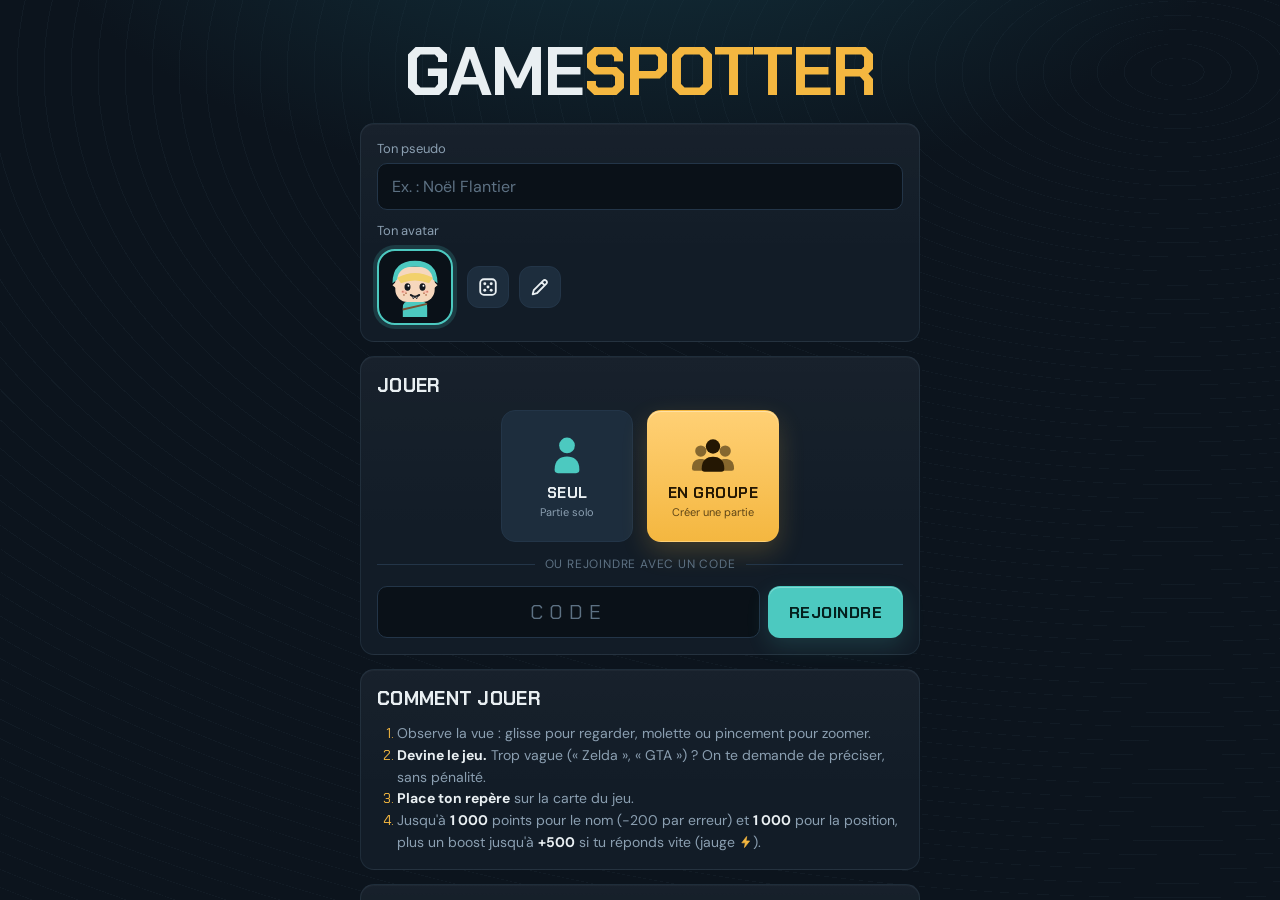
==== index.html @ 8b182357 "v1.6.1 : éclair du boost en SVG au lieu de l'emoji Co-Authored-By: Claude Opus 5.5 <noreply@anthropi" ====
<!DOCTYPE html>
<html lang="fr">
<head>
<meta charset="utf-8">
<meta name="viewport" content="width=device-width, initial-scale=1, viewport-fit=cover">
<title>GameSpotter</title>
<link rel="icon" href="favicon.ico" sizes="32x32">
<link rel="icon" href="favicon.svg" type="image/svg+xml">
<link rel="apple-touch-icon" href="apple-touch-icon.png">
<meta name="theme-color" content="#0c141d">
<link rel="preconnect" href="https://fonts.googleapis.com">
<link rel="stylesheet" href="https://fonts.googleapis.com/css2?family=Chakra+Petch:wght@500;600;700&family=DM+Sans:wght@400;500;700&display=swap">
<link rel="stylesheet" href="style.css">
</head>
<body>

<!-- ====================== ACCUEIL ====================== -->
<section id="home" class="screen">
  <div class="wrap">
    <div class="brand">
      <h1>Game<span>Spotter</span></h1>
    </div>

    <div class="card col">
      <label class="f">Ton pseudo
        <input type="text" id="pseudo" maxlength="16" placeholder="Ex. : Noël Flantier" autocomplete="off">
      </label>
      <div class="lab-ava">Ton avatar</div>
      <div class="ava-me">
        <div class="ava-prev" id="avaPrev"></div>
        <div class="grow">
          <div class="row">
            <button class="btn icon" id="bAvaRnd" type="button" title="Avatar au hasard" aria-label="Avatar au hasard"><svg viewBox="0 0 24 24" aria-hidden="true"><rect x="3.5" y="3.5" width="17" height="17" rx="4" fill="none" stroke="currentColor" stroke-width="2"/><circle cx="8.5" cy="8.5" r="1.6" fill="currentColor"/><circle cx="15.5" cy="8.5" r="1.6" fill="currentColor"/><circle cx="12" cy="12" r="1.6" fill="currentColor"/><circle cx="8.5" cy="15.5" r="1.6" fill="currentColor"/><circle cx="15.5" cy="15.5" r="1.6" fill="currentColor"/></svg></button>
            <button class="btn icon" id="bAvaEdit" type="button" title="Personnaliser l'avatar" aria-label="Personnaliser l'avatar" aria-expanded="false" aria-controls="avaOpts"><svg viewBox="0 0 24 24" aria-hidden="true"><path d="M4 20 l1.2-4.6 L15.6 5 a2.1 2.1 0 0 1 3 0 l.4.4 a2.1 2.1 0 0 1 0 3 L8.6 18.8 Z M13.8 6.8 l3.4 3.4" fill="none" stroke="currentColor" stroke-width="2" stroke-linejoin="round" stroke-linecap="round"/></svg></button>
          </div>
        </div>
      </div>
      <!-- éditeur d'avatar : rangées à flèches (formes) et pastilles (couleurs), construites par renderAvatar -->
      <div class="ava-opts hidden" id="avaOpts">
        <div class="ava-rows" id="avaRows"></div>
        <div class="row ava-foot"><button class="btn sm" id="bAvaUndo" type="button">Annuler</button><div class="grow"></div><button class="btn sm sea fill" id="bAvaDone" type="button">Terminé</button></div>
      </div>
    </div>

    <!-- jouer : deux tuiles carrées (seul / en groupe), puis rejoindre une partie avec un code -->
    <div class="card col play">
      <h2>Jouer</h2>
      <div class="tiles">
        <button class="tile solo" id="bSolo" type="button"><svg class="tile-fig" viewBox="0 0 64 64" aria-hidden="true"><g class="f1" transform="translate(32 34) scale(1.15)"><circle cx="0" cy="-14.5" r="9.5"/><path d="M-15 15 C-15 3 -8 -1 0 -1 C8 -1 15 3 15 15 Q15 19 11 19 L-11 19 Q-15 19 -15 15 Z"/></g></svg><b>Seul</b><small>Partie solo</small></button>
        <button class="tile group" id="bHost" type="button"><svg class="tile-fig" viewBox="0 0 64 64" aria-hidden="true"><g class="f2" transform="translate(15 37) scale(0.82)"><circle cx="0" cy="-14.5" r="9.5"/><path d="M-15 15 C-15 3 -8 -1 0 -1 C8 -1 15 3 15 15 Q15 19 11 19 L-11 19 Q-15 19 -15 15 Z"/></g><g class="f2" transform="translate(49 37) scale(0.82)"><circle cx="0" cy="-14.5" r="9.5"/><path d="M-15 15 C-15 3 -8 -1 0 -1 C8 -1 15 3 15 15 Q15 19 11 19 L-11 19 Q-15 19 -15 15 Z"/></g><g class="f1" transform="translate(32 34) scale(1.05)"><circle cx="0" cy="-14.5" r="9.5"/><path d="M-15 15 C-15 3 -8 -1 0 -1 C8 -1 15 3 15 15 Q15 19 11 19 L-11 19 Q-15 19 -15 15 Z"/></g></svg><b>En groupe</b><small>Créer une partie</small></button>
      </div>
      <div class="notice small bad hidden" id="hostErr" role="alert"></div>
      <div class="sep"><span>ou rejoindre avec un code</span></div>
      <div class="join">
        <input type="text" class="code" id="joinCode" maxlength="5" placeholder="CODE" autocomplete="off" aria-label="Code de la partie">
        <button class="btn sea fill" id="bJoin">Rejoindre</button>
      </div>
      <div class="notice small bad hidden" id="joinErr" role="alert"></div>
      <div class="notice small hidden" id="noRoom">Le multijoueur n'est pas disponible ici : il faut ouvrir l'artefact sur claude.ai (connecté) ou le site déployé avec Docker.</div>
    </div>

    <div class="card howto">
      <h2>Comment jouer</h2>
      <ol>
        <li>Observe la vue : glisse pour regarder, molette ou pincement pour zoomer.</li>
        <li><b>Devine le jeu.</b> Trop vague (« Zelda », « GTA ») ? On te demande de préciser, sans pénalité.</li>
        <li><b>Place ton repère</b> sur la carte du jeu.</li>
        <li>Jusqu'à <b>1 000</b> points pour le nom (−200 par erreur) et <b>1 000</b> pour la position, plus un boost jusqu'à <b>+500</b> si tu réponds vite (jauge <svg class="bolt inl" viewBox="0 0 24 24" aria-hidden="true"><path d="M13.2 2.5 4.8 13.4h6l-1.4 8.1 8.8-11.3h-6.1z"/></svg>).</li>
      </ol>
    </div>

    <div class="card row" id="libCard">
      <div class="grow">
        <b>Bibliothèque</b>
        <div class="mut small" id="libInfo">Pack démo : 6 jeux fictifs, 48 vues.</div>
      </div>
      <button class="btn sm" id="bLib">Gérer</button>
    </div>
  </div>
</section>

<!-- ====================== SALON / RÉGLAGES ====================== -->
<section id="lobby" class="screen hidden">
  <div class="wrap">
    <div class="row"><button class="btn ghost sm" id="bLobbyBack">← Retour</button><div class="grow"></div></div>

    <div class="card hidden" id="codeCard">
      <h3>Code de la partie</h3>
      <div class="codebox" id="codeBox">-----</div>
      <div class="row copyrow"><button class="btn sm" id="bCopy">Copier le code</button><button class="btn sm" id="bCopyLink">Copier le lien</button></div>
    </div>

    <div class="card hidden" id="playersCard">
      <h2>Joueurs <span class="mut" id="nPlayers"></span></h2>
      <div class="players" id="playersList"></div>
    </div>

    <div class="card">
      <h2>Réglages de la partie</h2>
      <div class="settings" id="settings">
        <div>
          <div class="lab"><span>Nombre de manches</span></div>
          <div class="stepper"><button class="btn sm" data-step="-1">−</button><b id="sRounds">5</b><button class="btn sm" data-step="1">+</button><span class="mut small" id="poolInfo"></span></div>
        </div>
        <div>
          <div class="lab"><span>Temps par manche</span></div>
          <div class="seg" data-k="time"><button data-v="60">1 min</button><button data-v="120">2 min</button><button data-v="180">3 min</button><button data-v="300">5 min</button><button data-v="0">∞</button></div>
        </div>
        <div>
          <div class="lab"><span>Essais pour trouver le nom</span></div>
          <div class="seg" data-k="tries"><button data-v="1">1</button><button data-v="3">3</button><button data-v="5">5</button><button data-v="0">∞</button></div>
        </div>
        <div>
          <div class="lab"><span>Suggestions pendant la saisie</span></div>
          <div class="seg" data-k="hints"><button data-v="1">Oui</button><button data-v="0">Non (difficile)</button></div>
        </div>
        <div>
          <div class="lab"><span>Boost de rapidité</span></div>
          <div class="seg" data-k="speed"><button data-v="1">Oui (jusqu'à +500)</button><button data-v="0">Non</button></div>
        </div>
        <div id="packSetting">
          <div class="lab"><span>Images</span></div>
          <div class="seg" data-k="pack"><button data-v="demo">Pack démo</button><button data-v="real">Vrais jeux</button><button data-v="lib">Ma bibliothèque</button><button data-v="mix">Mélange</button></div>
        </div>
      </div>
    </div>

    <p class="ready-info hidden" id="readyInfo" aria-live="polite"></p>
    <button class="btn pri block hidden" id="bReady" aria-pressed="false">Je suis prêt</button>
    <button class="btn pri block" id="bStart">Lancer la partie</button>
    <p class="mut small hidden" id="waitHost" style="text-align:center"><span class="spin" style="vertical-align:middle"></span>&nbsp; <span id="waitHostTxt">En attente du lancement par l'hôte…</span></p>
  </div>
</section>

<!-- ====================== JEU ====================== -->
<section id="game" class="screen hidden">
  <canvas id="pano"></canvas>
  <div class="vignette" id="hVig" aria-hidden="true"></div>
  <div class="tbar hidden" id="hBar" aria-hidden="true"><i></i></div>
  <div class="loader hidden" id="panoLoad"><span class="spin"></span> Chargement de la vue…</div>
  <div class="hud">
    <button class="quit" id="bQuit" title="Quitter">✕</button>
    <div class="pill"><small>Manche</small><span id="hRound">1/5</span></div>
    <div class="pill timer" id="hTimer"><small>Temps</small><span id="hTime">2:00</span></div>
    <div class="pill"><small>Score</small><span id="hScore">0</span></div>
  </div>
  <div class="v360 hidden" id="h360" title="Vue à 360° : fais glisser pour regarder tout autour" role="img" aria-label="Vue à 360°"><svg viewBox="0 0 24 24" aria-hidden="true"><ellipse cx="12" cy="12" rx="9" ry="4"/><path d="M15.5 6.2 18 8.2l-2.9.9"/></svg>360°</div>
  <div class="board hidden" id="hChips"></div>
  <div class="dock">
    <!-- étape 1 : le nom -->
    <div class="panel" id="pName">
      <div class="boost live hidden" title="Boost de rapidité : réponds vite pour le garder (jusqu'à +500, selon la justesse du repère)"><span class="blab" aria-hidden="true"><svg class="bolt" viewBox="0 0 24 24" aria-hidden="true"><path d="M13.2 2.5 4.8 13.4h6l-1.4 8.1 8.8-11.3h-6.1z"/></svg>Boost</span><div class="btrack"><i class="bfill"></i></div></div>
      <div class="qtitle"><span>Quel est ce jeu ?</span><span class="tries" id="tries"></span></div>
      <form class="guess" id="fGuess" autocomplete="off">
        <div class="sugg hidden" id="sugg"></div>
        <input type="text" id="gInput" class="grow" placeholder="Titre du jeu…" autocomplete="off" autocapitalize="off" autocorrect="off" spellcheck="false" enterkeyhint="send">
        <button class="btn pri" type="submit">OK</button>
      </form>
      <div class="fb" id="fb" role="status" aria-live="polite"></div>
      <div class="cands" id="cands"></div>
      <div class="row" style="margin-top:8px;justify-content:flex-end"><button class="btn ghost sm" id="bSkip">Passer cette manche</button></div>
    </div>
    <!-- étape 2 : la carte -->
    <div class="panel hidden" id="pMap">
      <div class="boost live hidden" title="Boost de rapidité : réponds vite pour le garder (jusqu'à +500, selon la justesse du repère)"><span class="blab" aria-hidden="true"><svg class="bolt" viewBox="0 0 24 24" aria-hidden="true"><path d="M13.2 2.5 4.8 13.4h6l-1.4 8.1 8.8-11.3h-6.1z"/></svg>Boost</span><div class="btrack"><i class="bfill"></i></div></div>
      <div class="found" id="foundTxt"></div>
      <div class="mapwrap"><div id="mapPick" class="mapview"></div></div>
      <div class="mapbar">
        <button class="btn icon" id="bMini" type="button" title="Réduire la carte pour voir l'image" aria-label="Réduire la carte pour voir l'image" aria-expanded="true"><svg viewBox="0 0 24 24" aria-hidden="true"><path d="M6 9 l6 6 l6 -6" fill="none" stroke="currentColor" stroke-width="2.4" stroke-linecap="round" stroke-linejoin="round"/></svg></button>
        <button class="btn sm caps" id="bBig">Agrandir</button>
        <div class="grow"></div>
        <button class="btn pri" id="bPin" disabled>Valider la position</button>
      </div>
    </div>
    <!-- étape 3 : attente -->
    <div class="panel hidden" id="pWait">
      <div class="qtitle"><span id="waitTitle">Manche terminée</span><span id="waitPts" style="color:var(--acc)"></span></div>
      <div class="boost hidden" id="waitBoost"><span class="blab"><svg class="bolt" viewBox="0 0 24 24" aria-hidden="true"><path d="M13.2 2.5 4.8 13.4h6l-1.4 8.1 8.8-11.3h-6.1z"/></svg>Boost <b id="waitBoostV">+0</b></span><div class="btrack"><i class="bfill"></i></div></div>
      <div class="mut small" id="waitTxt"></div>
      <div class="row" style="margin-top:10px;justify-content:flex-end"><button class="btn sm hidden" id="bForce">Terminer la manche maintenant</button></div>
    </div>
  </div>
</section>

<!-- ====================== RÉSULTATS DE MANCHE ====================== -->
<section id="reveal" class="screen hidden">
  <div class="wrap wide">
    <div class="row"><div class="answer grow" id="rvAnswer"></div><div class="pill" id="rvRound"></div></div>
    <div class="row rv-meta"><p class="mut small credit grow" id="rvCredit"></p><button class="btn sm ghost hidden" id="bReport" type="button">Signaler une erreur</button></div>
    <div class="reveal-map"><div id="rvMap" class="mapview"></div></div>
    <div class="card"><table class="sc" id="rvTable"></table></div>
    <button class="btn pri block" id="bNext">Manche suivante</button>
    <p class="mut small hidden" id="rvWait" style="text-align:center"><span class="spin" style="vertical-align:middle"></span>&nbsp; L'hôte va lancer la suite…</p>
    <p class="mut small hidden" id="rvAway" style="text-align:center">L'hôte n'est plus sur la page : tout le monde peut lancer la suite.</p>
  </div>
</section>

<!-- ====================== FIN ====================== -->
<section id="final" class="screen hidden">
  <div class="wrap">
    <div class="brand" style="padding-top:10px"><h1 style="font-size:44px">Fin de <span>partie</span></h1></div>
    <div class="card" id="finSolo"></div>
    <div class="podium" id="podium"></div>
    <div class="card"><table class="sc" id="finTable"></table></div>
    <button class="btn pri block" id="bAgain">Rejouer</button>
    <button class="btn block caps" id="bHome">Accueil</button>
  </div>
</section>

<!-- ====================== BIBLIOTHÈQUE ====================== -->
<section id="library" class="screen hidden">
  <div class="wrap wide">
    <div class="row"><button class="btn ghost sm" id="bLibBack">← Retour</button><div class="grow"></div></div>
    <div class="card">
      <h2>Ma bibliothèque</h2>
      <p class="mut small" style="margin:0" id="libIntro">Ajoute tes propres vues 360° de jeux : une capture équirectangulaire (format 2:1, comme un photosphère), la carte du jeu, et l'endroit exact. Tous les joueurs de l'artefact les verront.</p>
      <div class="notice small hidden" id="libNoEdit" style="margin-top:10px"></div>
    </div>

    <div class="card col" id="libForm">
      <h2>Ajouter une vue</h2>
      <div class="step"><i>1</i> Le jeu</div>
      <div class="acwrap">
        <input type="text" id="eGame" placeholder="Titre exact du jeu (ex. : The Witcher 3: Wild Hunt)" autocomplete="off" autocapitalize="off" autocorrect="off" spellcheck="false">
        <div class="sugg hidden" id="eSugg"></div>
      </div>
      <div class="mut small" id="eGameInfo"></div>
      <div class="col hidden" id="eNew">
        <label class="f">Autres noms acceptés (séparés par des virgules)
          <input type="text" id="eAlias" placeholder="Ex. : witcher 3, tw3">
        </label>
        <label class="f">Série (facultatif — sert à demander une précision)
          <input type="text" id="eSeries" placeholder="Ex. : The Witcher">
        </label>
      </div>

      <div class="step"><i>2</i> La vue à 360°</div>
      <div class="row wrap-ok">
        <div class="btn file sm">Choisir une image<input type="file" id="ePano" accept="image/*"></div>
        <span class="mut small" id="ePanoInfo">JPG/PNG/WebP, idéalement 2:1 (ex. 4096×2048).</span>
      </div>
      <div class="edit-pano hidden" id="ePanoBox"><canvas id="ePanoCv"></canvas></div>

      <div class="step"><i>3</i> La carte du jeu</div>
      <div class="row wrap-ok">
        <div class="btn file sm"><span id="eMapLbl">Choisir la carte</span><input type="file" id="eMap" accept="image/*"></div>
        <span class="mut small" id="eMapInfo">Une seule carte par jeu, réutilisée pour toutes ses vues.</span>
      </div>

      <div class="step"><i>4</i> Touche la carte à l'endroit de la vue</div>
      <div class="edit-map hidden" id="eMapBox"><div id="eMapView" class="mapview"></div></div>

      <button class="btn pri block" id="eSave" disabled>Enregistrer la vue</button>
      <div class="mut small" id="eStatus"></div>
    </div>

    <div class="card">
      <h2>Vues enregistrées <span class="mut" id="libCount"></span></h2>
      <div class="scenes" id="libScenes"></div>
    </div>
  </div>
</section>

<div class="cd hidden" id="cd" role="status" aria-live="assertive"><p>La partie commence</p><b id="cdNum">3</b></div>
<div class="linkwait hidden" id="linkWait" role="status" aria-live="polite"><span class="spin"></span><p>Connexion à la partie <b id="linkCode"></b>…</p></div>
<div class="toast hidden" id="toast"></div>
<div class="overlay hidden" id="report"><div class="card col report-card">
  <h3>Signaler une erreur</h3>
  <div class="mut small" id="rpWhat"></div>
  <div class="seg" id="rpKind"><button type="button" data-v="position">Position fausse</button><button type="button" data-v="jeu">Mauvais jeu</button><button type="button" data-v="image">Image inadaptée</button><button type="button" data-v="autre">Autre</button></div>
  <div class="col hidden" id="rpMapBox"><div class="mut small">Touche la carte au bon endroit (facultatif).</div><div class="rp-map"><div id="rpMap" class="mapview"></div></div></div>
  <textarea id="rpText" maxlength="400" rows="3" placeholder="Précise si tu veux : le bon jeu, le bon endroit, le problème de l'image…"></textarea>
  <div class="row"><button class="btn grow caps" id="rpNo" type="button">Annuler</button><button class="btn sea grow" id="rpYes" type="button" disabled>Envoyer</button></div>
</div></div>
<div class="overlay hidden" id="confirm"><div class="card col"><div id="cfTxt"></div><div class="row"><button class="btn grow caps" id="cfNo">Annuler</button><button class="btn sea grow" id="cfYes">Confirmer</button></div></div></div>

<!-- pied de page (hors jeu) : déplacé dans l'écran affiché par show() -->
<footer id="siteFoot" class="sitefoot"><span>GameSpotter</span> · <span id="footYear"></span> · <span id="footVer"></span><span id="footDate"></span></footer>

<script src="js/version.js"></script>
<script src="js/games.js"></script>
<script src="js/matcher.js"></script>
<script src="js/demo.js"></script>
<script src="packs/vrais-jeux.js"></script>
<script src="packs/img/dispo.js" onerror="void 0"></script>
<script src="js/pano.js"></script>
<script src="js/mapview.js"></script>
<script src="js/room-server.js"></script>
<script src="js/avatars.js"></script>
<script src="js/app.js"></script>
</body>
</html>
---- style.css ----
/* Mise en page : une colonne centrée posée sur une « carte marine » de nuit ; le jeu, lui, est en plein écran.
 * Palette « cartographe de nuit » : encre marine, papier clair, repère souci (actions, cibles),
 * eau turquoise (actions secondaires, informations). Un seul thème sombre, assumé pour un jeu immersif. */
:root {
  --bg: #0c141d;            /* encre marine */
  --bg-glow: #143642;       /* halo d'eau en haut de page */
  --contour: rgba(140, 190, 215, .045);  /* courbes de niveau du fond */
  --panel: #121c27; --panel2: #172533; --panel3: #1d2d3d; --well: #0a1118;
  --line: #233548; --line-soft: rgba(150, 190, 220, .1);
  --txt: #e9eff2; --mut: #8b9fb1; --dim: #5d7183;
  --acc: #f4b740; --acc-hi: #ffd075; --acc-ink: #241703; --acc-soft: rgba(244, 183, 64, .14); --acc-ring: rgba(244, 183, 64, .45);
  --sea: #4cc9c0; --sea-ink: #04201e; --sea-soft: rgba(76, 201, 192, .13); --sea-ring: rgba(76, 201, 192, .45);
  --good: #6fd69b; --good-soft: rgba(111, 214, 155, .13);
  --bad: #ff7b72; --bad-txt: #ffc2bc; --bad-soft: rgba(255, 123, 114, .13);
  --glass: rgba(10, 17, 25, .72); --glass-strong: rgba(13, 21, 31, .9); --glass-line: rgba(180, 210, 235, .12);
  --scrim: rgba(3, 8, 13, .66); --pin-ring: #ffffff; --pin-lbl: rgba(5, 11, 17, .82);
  --shadow: 0 14px 44px rgba(2, 7, 12, .55);
  --r: 14px;
  --fd: "Chakra Petch", system-ui, sans-serif; --fb: "DM Sans", system-ui, sans-serif;
  color-scheme: dark;
}
* { box-sizing: border-box; touch-action: manipulation; } /* pas de zoom au double tap sur téléphone (le pincement reste possible) ; la vue et les cartes gardent « none » */
html, body { margin: 0; height: 100%; color: var(--txt); font-family: var(--fb); -webkit-font-smoothing: antialiased; }
html { background: var(--bg); }
body {
  overflow: hidden;
  background:
    radial-gradient(900px 520px at 50% -180px, var(--bg-glow), transparent 72%),
    repeating-radial-gradient(ellipse 120% 90% at 92% 8%, transparent 0 26px, var(--contour) 26px 27px),
    var(--bg);
}
button, input, select { font: inherit; color: inherit; }
.hidden { display: none !important; }
:focus-visible { outline: 2px solid var(--acc); outline-offset: 2px; }
@media (prefers-reduced-motion: reduce) { *, *::before, *::after { animation: none !important; transition: none !important; } }

/* ---------- écrans ---------- */
.screen { position: fixed; inset: 0; overflow-y: auto; padding: max(16px, env(safe-area-inset-top)) 16px max(24px, env(safe-area-inset-bottom)); }
.wrap { max-width: 560px; margin: 0 auto; display: flex; flex-direction: column; gap: 14px; }
.wrap.wide { max-width: 900px; }

.brand { text-align: center; padding: 26px 0 6px; }
.brand h1 { font-family: var(--fd); font-size: clamp(42px, 12vw, 68px); line-height: .9; margin: 0; letter-spacing: -1px; text-transform: uppercase; }
.brand h1 span { color: var(--acc); }
.brand h1 em { font-style: normal; display: inline-block; color: var(--sea-ink); background: var(--sea); padding: 0 .18em; border-radius: 6px; transform: rotate(-4deg); margin-left: .1em; box-shadow: 0 6px 18px rgba(76, 201, 192, .22); }
.brand p { color: var(--mut); margin: 12px 0 0; }

.card { background: linear-gradient(180deg, rgba(255, 255, 255, .025), transparent 60%), var(--panel); border: 1px solid var(--line-soft); border-radius: var(--r); padding: 16px; box-shadow: 0 1px 0 rgba(255, 255, 255, .03) inset; }
.card h2, .card h3 { font-family: var(--fd); margin: 0 0 12px; font-size: 19px; letter-spacing: .3px; text-transform: uppercase; }
.card h3 { font-size: 15px; color: var(--mut); }
.row { display: flex; gap: 10px; align-items: center; }
.row.wrap-ok { flex-wrap: wrap; }
.grow { flex: 1; min-width: 0; }
.col { display: flex; flex-direction: column; gap: 10px; }
.mut { color: var(--mut); font-size: 14px; }
.small { font-size: 13px; }
label.f { display: flex; flex-direction: column; gap: 6px; font-size: 13px; color: var(--mut); }

input[type=text], select { background: var(--well); border: 1px solid var(--line); border-radius: 10px; padding: 12px 14px; width: 100%; outline: none; font-size: 16px; transition: border-color .15s, box-shadow .15s; }
input[type=text]::placeholder { color: var(--dim); }
input[type=text]:focus, select:focus { border-color: var(--acc); box-shadow: 0 0 0 3px var(--acc-soft); }
input.code { font-family: var(--fd); text-transform: uppercase; letter-spacing: 6px; text-align: center; font-size: 22px; }

.btn { border-radius: 12px; padding: 13px 18px; font-weight: 700; cursor: pointer; background: var(--panel3); border: 1px solid var(--line); display: inline-flex; align-items: center; justify-content: center; gap: 8px; transition: transform .08s, filter .15s, background-color .15s, border-color .15s; white-space: nowrap; }
.btn:hover:not(:disabled) { border-color: var(--dim); }
.btn:active { transform: translateY(1px) scale(.99); }
.btn:disabled { opacity: .45; cursor: not-allowed; }
.btn.pri { background: linear-gradient(180deg, var(--acc-hi), var(--acc)); color: var(--acc-ink); border-color: transparent; font-family: var(--fd); text-transform: uppercase; letter-spacing: .5px; font-size: 16px; box-shadow: 0 1px 0 rgba(255, 255, 255, .35) inset, 0 8px 22px rgba(244, 183, 64, .18); }
.btn.pri:hover:not(:disabled) { filter: brightness(1.06); }
.btn.sea { background: var(--sea-soft); color: var(--sea); border-color: var(--sea-ring); font-family: var(--fd); text-transform: uppercase; letter-spacing: .5px; }
.btn.sea:hover:not(:disabled) { background: rgba(76, 201, 192, .2); border-color: var(--sea); }
.btn.ghost { background: transparent; }
.btn.danger { color: var(--bad); }
.btn.sm { padding: 8px 12px; font-size: 14px; border-radius: 10px; }
.btn.caps { font-family: var(--fd); text-transform: uppercase; letter-spacing: .5px; }
.btn.icon { width: 42px; height: 42px; padding: 0; border-radius: 12px; color: var(--txt); }
.btn.icon svg { width: 22px; height: 22px; display: block; }
.btn.icon.on { border-color: var(--acc); color: var(--acc); background: var(--acc-soft); }
.btn.block { width: 100%; }
.btn.sea.fill { background: var(--sea); color: var(--sea-ink); border-color: transparent; box-shadow: 0 1px 0 rgba(255, 255, 255, .3) inset, 0 8px 22px rgba(76, 201, 192, .16); }
.btn.sea.fill:hover:not(:disabled) { background: var(--sea); filter: brightness(1.07); }
.btn.out { background: transparent; color: var(--txt); border-color: var(--line); font-family: var(--fd); text-transform: uppercase; letter-spacing: .5px; font-size: 16px; }
.btn.out:hover:not(:disabled) { background: var(--panel2); border-color: var(--mut); }
/* accueil : mêmes hauteur, police et coins pour tous les boutons de jeu ; le code et « Rejoindre » alignés */
.play h2 { margin-bottom: 2px; }
/* deux tuiles carrées côte à côte : « Seul » et « En groupe », avec des bonshommes */
.tiles { display: grid; grid-template-columns: repeat(2, minmax(0, 132px)); justify-content: center; gap: 14px; }
.tile { aspect-ratio: 1 / 1; display: flex; flex-direction: column; align-items: center; justify-content: center; gap: 2px; padding: 8px; border-radius: 14px; border: 1px solid var(--line); background: var(--panel3); color: var(--txt); cursor: pointer; transition: transform .08s, border-color .15s, background-color .15s, box-shadow .15s; }
.tile b { font-family: var(--fd); text-transform: uppercase; letter-spacing: .5px; font-size: 15px; }
.tile small { font-size: 11px; color: var(--mut); white-space: nowrap; }
.tile-fig { width: 46px; height: 46px; margin-bottom: 2px; }
.tile.solo .f1 { fill: var(--sea); }
.tile.group { background: linear-gradient(180deg, var(--acc-hi), var(--acc)); color: var(--acc-ink); border-color: transparent; box-shadow: 0 1px 0 rgba(255, 255, 255, .35) inset, 0 10px 26px rgba(244, 183, 64, .2); }
.tile.group small { color: rgba(36, 23, 3, .72); }
.tile.group .f1 { fill: var(--acc-ink); }
.tile.group .f2 { fill: rgba(36, 23, 3, .55); }
.tile:hover:not(:disabled) { border-color: var(--sea); }
.tile.group:hover:not(:disabled) { filter: brightness(1.05); }
.tile:active:not(:disabled) { transform: translateY(1px) scale(.99); }
.tile:disabled { opacity: .45; cursor: not-allowed; }
.tile:focus-visible { outline: 3px solid var(--acc-ring); outline-offset: 2px; }
.play .btn.block, .play .join > * { height: 52px; padding-top: 0; padding-bottom: 0; font-size: 16px; }
.play .join { display: grid; grid-template-columns: minmax(0, 1fr) auto; gap: 8px; }
.play .join input.code { font-size: 20px; letter-spacing: 6px; padding: 0 12px; }
.play .join .btn { padding: 0 20px; }
.sep { display: flex; align-items: center; gap: 10px; color: var(--dim); font-size: 12px; text-transform: uppercase; letter-spacing: .8px; margin: 4px 0; }
.sep::before, .sep::after { content: ""; flex: 1; height: 1px; background: var(--line); }

.swatches { display: flex; gap: 8px; flex-wrap: wrap; }
.lab-ava { font-size: 13px; color: var(--mut); margin-top: 2px; }
/* éditeur d'avatar */
.ava-me { display: flex; align-items: center; gap: 14px; }
.ava-prev { width: 76px; height: 76px; flex: none; padding: 6px; border-radius: 18px; background: var(--well); border: 2px solid var(--c, var(--line)); box-shadow: 0 0 0 4px color-mix(in srgb, var(--c, transparent) 18%, transparent); }
.ava-prev svg { width: 100%; height: 100%; display: block; }
.ava-opts { display: flex; flex-direction: column; gap: 10px; padding-top: 4px; }
.ava-me.editing .ava-prev { width: 112px; height: 112px; border-radius: 24px; }
/* pendant l'édition, l'aperçu reste visible en haut de l'écran quand on fait défiler les réglages */
.ava-me.editing { position: sticky; top: 0; z-index: 3; margin: 0 -16px; padding: 8px 16px; background: var(--panel); border-radius: 0 0 16px 16px; box-shadow: 0 10px 18px -12px rgba(0, 0, 0, .6); }
.ava-prev { transition: width .2s, height .2s; overflow: hidden; }
/* rangées de l'éditeur : libellé à gauche, flèches ou pastilles à droite */
.ava-rows { display: flex; flex-direction: column; gap: 8px; }
.ava-line { display: grid; grid-template-columns: 80px minmax(0, 1fr); align-items: center; gap: 10px; min-height: 40px; }
.ava-lab { font-size: 12px; color: var(--mut); text-transform: uppercase; letter-spacing: .5px; }
.ava-sel { display: grid; grid-template-columns: 40px minmax(0, 1fr) 40px; align-items: center; gap: 6px; background: var(--well); border: 1px solid var(--line); border-radius: 12px; padding: 3px; }
.ava-arr { width: 40px; height: 34px; border-radius: 9px; border: 0; background: var(--panel3); color: var(--txt); cursor: pointer; display: grid; place-items: center; transition: background-color .15s, color .15s; }
.ava-arr:hover { background: var(--acc-soft); color: var(--acc); }
.ava-arr svg { width: 18px; height: 18px; }
.ava-val { text-align: center; font-weight: 600; font-size: 13.5px; line-height: 1.2; overflow: hidden; }
.ava-val small { display: block; font-weight: 400; font-size: 11px; color: var(--dim); }
.ava-opt.sw.orig { background: repeating-linear-gradient(135deg, var(--panel3) 0 5px, var(--well) 5px 10px) !important; }
.ava-foot { margin-top: 2px; }
.ava-row > span { display: block; font-size: 12px; color: var(--mut); text-transform: uppercase; letter-spacing: .5px; margin-bottom: 5px; }
.ava-ch { display: flex; flex-wrap: wrap; gap: 6px; }
.ava-opt { cursor: pointer; border: 2px solid transparent; transition: transform .12s, border-color .15s, background-color .15s; }
.ava-opt:hover { transform: translateY(-2px); }
.ava-opt.fig { width: 44px; height: 44px; padding: 3px; border-radius: 12px; background: var(--well); }
.ava-opt.fig svg { width: 100%; height: 100%; display: block; }
.ava-opt.fig.on { border-color: var(--c); background: var(--panel3); }
.ava-opt.sw { width: 30px; height: 30px; border-radius: 50%; border-color: rgba(255, 255, 255, .12); }
.ava-opt.sw.on { border-color: var(--txt); box-shadow: 0 0 0 3px color-mix(in srgb, var(--txt) 25%, transparent); }
.ava { display: inline-block; vertical-align: middle; flex: none; border-radius: 8px; background: var(--well); overflow: hidden; }
.ava svg { width: 100%; height: 100%; display: block; }
td.who { white-space: nowrap; width: 100%; max-width: 0; } /* prend la place libre, sans jamais pousser les autres colonnes */
td.who .whoin { display: inline-flex; align-items: center; gap: 6px; max-width: 100%; vertical-align: middle; }
td.who .whoin > * { flex: none; }
td.who .wn { flex: 0 1 auto; min-width: 0; overflow: hidden; text-overflow: ellipsis; }
td.who .fin-tog { vertical-align: middle; }
td.who .fin-tog + .whoin { max-width: calc(100% - 24px); }
table.sc td.nm { white-space: nowrap; }
td.who .wn.me { color: var(--acc); font-weight: 700; } /* sa propre ligne, repérable même sans l'étiquette « toi » */
@media (max-width: 520px) { td.who .tag { display: none; } } /* téléphone : la place va au nom */
.pod-ava { width: 56px; height: 56px; margin: 0 auto 4px; }
.pod-ava svg { width: 100%; height: 100%; display: block; }
.swatch { width: 30px; height: 30px; border-radius: 50%; border: 2px solid transparent; cursor: pointer; transition: transform .12s; }
.swatch:hover { transform: scale(1.08); }
.swatch.on { border-color: var(--txt); box-shadow: 0 0 0 3px var(--bg) inset; }

.seg { display: flex; background: var(--well); border: 1px solid var(--line); border-radius: 12px; padding: 3px; gap: 3px; flex-wrap: wrap; }
.seg button { flex: 1; border: 0; background: transparent; padding: 9px 8px; border-radius: 9px; cursor: pointer; font-weight: 600; font-size: 14px; color: var(--mut); min-width: 44px; transition: background-color .15s, color .15s; }
.seg button:hover:not(:disabled):not(.on) { color: var(--txt); background: rgba(255, 255, 255, .03); }
.seg button.on { background: var(--acc-soft); color: var(--acc); box-shadow: 0 0 0 1px var(--acc-ring) inset; }
.seg button:disabled { opacity: .35; }
.settings { display: grid; gap: 14px; }
.settings .lab { font-size: 13px; color: var(--mut); margin-bottom: 6px; display: flex; justify-content: space-between; }
.stepper { display: flex; align-items: center; gap: 10px; }
.stepper b { font-family: var(--fd); font-size: 26px; min-width: 40px; text-align: center; font-variant-numeric: tabular-nums; }
.settings.locked .seg, .settings.locked .stepper { pointer-events: none; opacity: .65; }

.codebox { font-family: var(--fd); font-size: 44px; letter-spacing: 10px; text-align: center; color: var(--acc); padding: 8px 0 2px; user-select: all; }
.players { display: flex; flex-direction: column; gap: 8px; }
.pl { display: flex; align-items: center; gap: 10px; padding: 9px 12px; background: var(--well); border: 1px solid var(--line-soft); border-radius: 10px; }
.pl.me { border-color: var(--line); }
.pl > b.grow { overflow: hidden; text-overflow: ellipsis; white-space: nowrap; } /* pseudo long : « … » au lieu de passer sous les boutons */
.pl > .tag { flex: none; }
.pl .btn.icon.sm { width: 32px; height: 32px; border-radius: 9px; color: var(--mut); flex: none; }
.pl .btn.icon.sm svg { width: 17px; height: 17px; }
.pl .btn.icon.sm:hover { color: var(--txt); }
.pl .btn.icon.sm.on { color: var(--acc); }
.pl input[type=text] { padding: 6px 10px; font-weight: 700; min-width: 0; }
.dot { width: 12px; height: 12px; border-radius: 50%; flex: none; }
.tag { font-size: 11px; font-weight: 700; padding: 2px 7px; border-radius: 99px; background: var(--panel3); color: var(--mut); text-transform: uppercase; letter-spacing: .5px; }
.tag.acc { background: var(--acc-soft); color: var(--acc); }
.tag.good { background: var(--good-soft); color: var(--good); }
.ready-info { text-align: center; margin: 0; font-size: 14px; color: var(--mut); }
.ready-info b { color: var(--txt); }
.notice { border-left: 3px solid var(--acc); background: var(--acc-soft); padding: 10px 12px; border-radius: 8px; font-size: 14px; }
.notice.bad { border-left-color: var(--bad); background: var(--bad-soft); }
.btn[aria-busy="true"]:disabled { opacity: .9; }
.sr { position: absolute; width: 1px; height: 1px; overflow: hidden; clip: rect(0 0 0 0); white-space: nowrap; }
.btn .spin { width: 18px; height: 18px; border-width: 2.5px; border-color: currentColor; border-top-color: transparent; opacity: .85; vertical-align: -3px; margin-right: 6px; } /* chargement dans un bouton */
.btn .spin:has(+ .sr) { margin-right: 0; }
.howto ol { margin: 0; padding-left: 20px; color: var(--mut); line-height: 1.55; font-size: 14px; }
.howto ol::marker, .howto li::marker { color: var(--acc); font-family: var(--fd); }
.howto b { color: var(--txt); }

/* ---------- jeu ---------- */
#game { padding: 0; overflow: hidden; background: var(--bg); }
#pano { position: absolute; inset: 0; width: 100%; height: 100%; touch-action: none; cursor: grab; display: block; }
#pano:active { cursor: grabbing; }
.hud { position: absolute; left: 0; right: 0; top: 0; padding: max(10px, env(safe-area-inset-top)) 12px 10px; display: flex; gap: 8px; align-items: flex-start; pointer-events: none; background: linear-gradient(rgba(4, 10, 16, .6), rgba(4, 10, 16, 0)); }
.hud > * { pointer-events: auto; }
/* barre de temps restant (en haut, sur toute la largeur, sous l'encoche des téléphones) et alerte des 10 dernières secondes */
.tbar { position: absolute; left: 0; right: 0; top: env(safe-area-inset-top, 0px); height: 4px; z-index: 3; background: rgba(255, 255, 255, .08); pointer-events: none; }
.tbar i { display: block; height: 100%; background: linear-gradient(90deg, var(--acc), var(--acc-hi)); transform-origin: left; transition: transform .25s linear, background-color .3s; }
.tbar.low i { background: var(--bad); box-shadow: 0 0 12px var(--bad); }
.vignette { position: absolute; inset: 0; pointer-events: none; opacity: 0; box-shadow: inset 0 0 90px 24px rgba(255, 70, 70, .6), inset 0 0 0 3px rgba(255, 90, 90, .55); transition: opacity .3s; }
.vignette.on { opacity: .75; }
@media (prefers-reduced-motion: no-preference) { .vignette.on { animation: vig 1s ease-in-out infinite; } }
@keyframes vig { 0%, 100% { opacity: .35; } 50% { opacity: 1; } }
.pill { background: var(--glass); backdrop-filter: blur(10px); -webkit-backdrop-filter: blur(10px); border: 1px solid var(--glass-line); border-radius: 12px; padding: 7px 12px; font-family: var(--fd); font-size: 15px; display: flex; gap: 6px; align-items: center; white-space: nowrap; font-variant-numeric: tabular-nums; }
.pill small { color: var(--mut); font-family: var(--fb); font-size: 11px; text-transform: uppercase; letter-spacing: .5px; }
.pill.timer.low { color: var(--bad); animation: pulse 1s infinite; }
@keyframes pulse { 50% { opacity: .55; } }
/* tableau des scores (multijoueur) : colonne en haut à droite, alignée sur le bandeau (sous le bandeau sur téléphone) */
.board { position: absolute; right: 12px; top: max(10px, env(safe-area-inset-top)); z-index: 1; width: 260px; max-width: calc(100vw - 24px); max-height: calc(100% - 300px); overflow-y: auto; background: var(--glass); backdrop-filter: blur(10px); -webkit-backdrop-filter: blur(10px); border: 1px solid var(--glass-line); border-radius: 14px; padding: 4px; }
.board .bl { display: grid; grid-template-columns: 14px 22px minmax(0, 1fr) auto 18px; align-items: center; gap: 7px; padding: 4px 6px; border-radius: 10px; font-size: 13px; font-weight: 600; }
.board .bl.me { background: var(--acc-soft); }
.board .bl .htag { display: inline-grid; place-items: center; width: 15px; height: 15px; margin-right: 5px; border-radius: 4px; background: var(--sea-soft); color: var(--sea); border: 1px solid var(--sea-ring); font-family: var(--fd); font-size: 10px; font-weight: 700; line-height: 1; vertical-align: 1px; } /* hôte : « H » à côté du score */
.board .rk { color: var(--mut); font-family: var(--fd); font-size: 12px; text-align: right; }
.board .nm { overflow: hidden; text-overflow: ellipsis; white-space: nowrap; }
.board .pt { font-family: var(--fd); font-variant-numeric: tabular-nums; }
.board .st { text-align: center; font-size: 12px; color: var(--mut); }
.board .ok { color: var(--good); } .board .ko { color: var(--bad); }
@media (max-width: 700px) {
  .board { width: 190px; padding: 3px; top: calc(max(10px, env(safe-area-inset-top)) + 50px); }
  .board .bl { grid-template-columns: 20px minmax(0, 1fr) auto 14px; gap: 5px; padding: 3px 5px; font-size: 12px; }
  .board .rk { display: none; }
}
/* petit repère « 360° » sous le bandeau : la vue de la manche fait le tour complet */
.v360 { position: absolute; left: 12px; top: calc(max(10px, env(safe-area-inset-top)) + 46px); z-index: 1; display: flex; align-items: center; gap: 4px; padding: 3px 8px 3px 6px; border-radius: 999px; background: rgba(4, 10, 16, .6); border: 1px solid var(--glass-line); color: rgba(255, 255, 255, .82); font-family: var(--fd); font-size: 11px; backdrop-filter: blur(6px); -webkit-backdrop-filter: blur(6px); letter-spacing: .4px; line-height: 1; pointer-events: auto; cursor: default; user-select: none; -webkit-user-select: none; }
.v360 svg { width: 15px; height: 15px; fill: none; stroke: currentColor; stroke-width: 1.8; stroke-linecap: round; stroke-linejoin: round; }
.copyrow { justify-content: center; flex-wrap: nowrap; gap: 8px; }
.copyrow .btn { flex: 1 1 0; max-width: 180px; min-width: 0; white-space: nowrap; }
.quit { background: var(--glass); backdrop-filter: blur(10px); -webkit-backdrop-filter: blur(10px); border: 1px solid var(--glass-line); border-radius: 12px; width: 38px; height: 38px; cursor: pointer; font-size: 18px; }
.quit:hover { border-color: var(--bad); color: var(--bad); }

.dock { position: absolute; left: 0; right: 0; bottom: 0; padding: 10px 12px max(12px, env(safe-area-inset-bottom)); display: flex; justify-content: center; pointer-events: none; }
.dock > * { pointer-events: auto; width: 100%; max-width: 640px; }
.panel { background: var(--glass-strong); backdrop-filter: blur(14px); -webkit-backdrop-filter: blur(14px); border: 1px solid var(--glass-line); border-radius: 18px; padding: 12px; box-shadow: var(--shadow); }
.qtitle { font-family: var(--fd); font-size: 16px; text-transform: uppercase; display: flex; justify-content: space-between; align-items: center; margin-bottom: 8px; }
.tries { display: flex; gap: 4px; }
.tries i { width: 10px; height: 10px; border-radius: 50%; background: var(--acc); display: block; box-shadow: 0 0 0 2px var(--acc-soft); }
.tries i.used { background: var(--bad); opacity: .7; box-shadow: none; }
.guess { display: flex; gap: 8px; position: relative; }
.sugg { position: absolute; left: 0; right: 0; bottom: calc(100% + 6px); background: var(--panel); border: 1px solid var(--line); border-radius: 12px; overflow: hidden; box-shadow: var(--shadow); }
.sugg button { display: block; width: 100%; text-align: left; padding: 11px 14px; border: 0; background: transparent; cursor: pointer; font-size: 15px; border-bottom: 1px solid var(--line-soft); }
.sugg button:last-child { border-bottom: 0; }
.sugg button:hover, .sugg button.on { background: var(--acc-soft); color: var(--acc); }
.fb { min-height: 0; font-size: 14px; margin-top: 8px; padding: 9px 12px; border-radius: 10px; display: none; }
.fb.show { display: block; }
.fb.bad { background: var(--bad-soft); color: var(--bad-txt); }
/* nom raté : le champ rougit et tremble légèrement, puis redevient jaune (transition du champ) */
.fb.sr { padding: 0; margin: 0; border: 0; } /* « Raté » pour les lecteurs d'écran seulement */
#gInput { transition: border-color .3s, box-shadow .3s; }
#gInput.ko { border-color: var(--bad); box-shadow: 0 0 0 3px var(--bad-soft); animation: koShake .42s ease-in-out; }
@keyframes koShake { 15% { transform: translateX(-4px); } 35% { transform: translateX(4px); } 55% { transform: translateX(-3px); } 75% { transform: translateX(2px); } 100% { transform: none; } }
.fb.warn { background: var(--sea-soft); color: var(--sea); }
.fb.good { background: var(--good-soft); color: var(--good); }
.cands { display: flex; flex-wrap: wrap; gap: 6px; margin-top: 8px; }
.cands button { border: 1px solid var(--line); background: var(--panel3); border-radius: 99px; padding: 7px 12px; cursor: pointer; font-size: 13px; transition: border-color .15s, color .15s; }
.cands button:hover { border-color: var(--sea); color: var(--sea); }

.mapwrap { height: 42vh; min-height: 220px; border-radius: 12px; overflow: hidden; position: relative; border: 1px solid var(--line); transition: height .25s; }
.panel.big .mapwrap { height: 68vh; }
/* carte réduite : seule la barre reste, pour regarder l'image en entier ; flèche retournée pour la rouvrir */
.panel.mini .mapwrap, .panel.mini .found, .panel.mini #bBig { display: none; }
.panel.mini .mapbar { margin-top: 0; }
#bMini svg { transition: transform .2s; }
.panel.mini #bMini svg { transform: rotate(180deg); }
.mapbar { display: flex; gap: 8px; margin-top: 10px; }
.mapbar #bPin { flex: 1 1 auto; min-width: 0; padding-left: 12px; padding-right: 12px; overflow: hidden; text-overflow: ellipsis; } /* prend la place restante, sans déborder sur téléphone */
.found { font-size: 13px; color: var(--good); margin-bottom: 8px; line-height: 1.4; }

/* ---------- carte ---------- */
.mapview { position: relative; overflow: hidden; touch-action: none; background: var(--well); cursor: crosshair; width: 100%; height: 100%; user-select: none; -webkit-user-select: none; }
.mapview * { touch-action: none; }
.mv-inner { position: absolute; left: 0; top: 0; transform-origin: 0 0; }
.mv-inner img { display: block; width: 100%; height: 100%; pointer-events: none; -webkit-user-drag: none; }
.mv-svg { position: absolute; inset: 0; width: 100%; height: 100%; pointer-events: none; overflow: visible; }
.pin { position: absolute; width: 0; height: 0; pointer-events: none; }
.pin .pi { position: absolute; left: 0; top: 0; transform-origin: 0 0; }
.pin .head { width: 26px; height: 26px; border-radius: 50% 50% 50% 0; transform: translate(-50%, -100%) rotate(-45deg); border: 3px solid var(--pin-ring); box-shadow: 0 3px 10px rgba(0, 0, 0, .5); position: absolute; left: 0; top: 0; margin-top: -4px; }
.pin .lbl { position: absolute; left: 0; top: -50px; transform: translateX(-50%); background: var(--pin-lbl); padding: 2px 7px; border-radius: 6px; font-size: 12px; font-weight: 700; white-space: nowrap; max-width: 130px; overflow: hidden; text-overflow: ellipsis; }
.pin.goal .head { border-radius: 50%; background: var(--sea) !important; transform: translate(-50%, -50%); margin: 0; width: 30px; height: 30px; border-color: var(--sea-ink); display: flex; align-items: center; justify-content: center; box-shadow: 0 0 0 6px var(--sea-soft), 0 3px 10px rgba(0, 0, 0, .5); }
.pin.goal .head::after { content: "★"; color: var(--sea-ink); font-size: 16px; font-weight: 900; }
.pin.goal .lbl { top: -44px; background: var(--sea); color: var(--sea-ink); }
.mv-zoom { position: absolute; right: 8px; bottom: 8px; display: flex; flex-direction: column; gap: 4px; }
.mv-zoom button { width: 34px; height: 34px; border-radius: 9px; border: 1px solid var(--glass-line); background: var(--glass-strong); font-size: 18px; cursor: pointer; }
.mv-zoom button:hover { border-color: var(--acc); color: var(--acc); }

/* ---------- résultats ---------- */
.reveal-map { height: 46vh; min-height: 260px; border-radius: var(--r); overflow: hidden; border: 1px solid var(--line); }
.answer { font-family: var(--fd); font-size: 24px; line-height: 1.15; text-wrap: balance; }
.answer small { display: block; font-family: var(--fb); color: var(--acc); font-size: 12px; font-weight: 700; text-transform: uppercase; letter-spacing: 1px; margin-bottom: 4px; }
.answer .place { display: block; font-family: var(--fb); font-size: 15px; color: var(--sea); margin-top: 4px; }
.credit { margin: -4px 0 0; }
.credit:empty { display: none; }
.credit a { color: inherit; }
table.sc { width: 100%; border-collapse: collapse; font-size: 14px; }
table.sc th { text-align: left; color: var(--mut); font-weight: 600; font-size: 11px; text-transform: uppercase; letter-spacing: .5px; padding: 6px 4px; }
table.sc td { padding: 9px 4px; border-top: 1px solid var(--line-soft); }
table.sc td.n { text-align: right; font-family: var(--fd); font-size: 16px; white-space: nowrap; font-variant-numeric: tabular-nums; }
table.sc th.n { text-align: right; }
.podium { position: relative; z-index: 2; display: flex; justify-content: center; align-items: flex-end; gap: 10px; padding: 26px 0 10px; }
.pod.p1 .pod-ava { width: 68px; height: 68px; }
.pod-ava { position: relative; }
.crown { position: absolute; left: 50%; top: -25px; width: 28px; transform: translateX(-50%) rotate(-8deg); }
.pod .bar { transform-origin: bottom; }
.confetti { position: absolute; inset: 0; pointer-events: none; overflow: visible; }
.confetti i { position: absolute; top: 0; width: 7px; height: 11px; border-radius: 2px; opacity: 0; }
@media (prefers-reduced-motion: no-preference) {
  .podium.anim .bar { transform: scaleY(0); animation: podGrow .55s cubic-bezier(.2, .9, .3, 1.12) var(--d) forwards; }
  .podium.anim .pod-ava, .podium.anim .nm, .podium.anim .pt { opacity: 0; animation: podPop .5s cubic-bezier(.2, .9, .3, 1.35) calc(var(--d) + .45s) forwards; }
  .podium.anim .p1 .pod-ava { animation: podPop .5s cubic-bezier(.2, .9, .3, 1.35) calc(var(--d) + .45s) forwards, podHop .5s ease-in-out 2.1s 3; }
  .confetti i { animation: confetti var(--t) cubic-bezier(.3, .6, .6, 1) var(--dl) forwards; }
}
@keyframes podGrow { to { transform: scaleY(1); } }
@keyframes podPop { from { opacity: 0; transform: translateY(-28px) scale(.6); } to { opacity: 1; transform: none; } }
@keyframes podHop { 50% { transform: translateY(-10px); } }
@keyframes confetti { 0% { opacity: 1; transform: translate(0, -30px) rotate(0); } 85% { opacity: 1; } 100% { opacity: 0; transform: translate(var(--x), 380px) rotate(var(--r)); } }
.pod { flex: 1; max-width: 150px; text-align: center; }
.pod .bar { border-radius: 12px 12px 0 0; display: flex; align-items: flex-start; justify-content: center; font-family: var(--fd); font-size: 34px; padding-top: 8px; color: var(--acc-ink); }
.pod .nm { font-weight: 700; margin-bottom: 4px; overflow: hidden; text-overflow: ellipsis; white-space: nowrap; }
.pod .pt { font-family: var(--fd); color: var(--mut); margin-bottom: 6px; font-variant-numeric: tabular-nums; }
.bigscore { font-family: var(--fd); font-size: 54px; color: var(--acc); text-align: center; line-height: 1; font-variant-numeric: tabular-nums; }

/* ---------- bibliothèque ---------- */
.scenes { display: grid; grid-template-columns: repeat(auto-fill, minmax(150px, 1fr)); gap: 10px; }
.sc-card { background: var(--well); border-radius: 12px; overflow: hidden; border: 1px solid var(--line); }
.sc-card .th { aspect-ratio: 2/1; max-width: 100%; background: var(--well) center/cover no-repeat; }
.sc-card .bd { padding: 8px 10px; font-size: 13px; display: flex; flex-direction: column; gap: 6px; }
.sc-card .bd b { overflow: hidden; text-overflow: ellipsis; white-space: nowrap; }
.edit-pano { height: 220px; border-radius: 12px; overflow: hidden; position: relative; border: 1px solid var(--line); background: var(--well); }
.edit-pano canvas { width: 100%; height: 100%; display: block; touch-action: none; }
.edit-map { height: 320px; border-radius: 12px; overflow: hidden; border: 1px solid var(--line); }
.file { position: relative; }
.file input { position: absolute; inset: 0; opacity: 0; cursor: pointer; }
.step { display: flex; gap: 10px; align-items: center; font-family: var(--fd); text-transform: uppercase; font-size: 14px; }
.step i { font-style: normal; width: 24px; height: 24px; border-radius: 50%; background: var(--acc-soft); color: var(--acc); box-shadow: 0 0 0 1px var(--acc-ring) inset; display: inline-flex; align-items: center; justify-content: center; font-size: 13px; flex: none; }
.acwrap { position: relative; }
.acwrap .sugg { top: calc(100% + 4px); bottom: auto; z-index: 5; }

.toast { position: fixed; left: 50%; top: max(14px, env(safe-area-inset-top)); transform: translateX(-50%); background: var(--glass-strong); backdrop-filter: blur(12px); -webkit-backdrop-filter: blur(12px); border: 1px solid var(--glass-line); padding: 10px 16px; border-radius: 12px; z-index: 99; font-size: 14px; box-shadow: var(--shadow); max-width: 90vw; }
.overlay { position: fixed; inset: 0; background: var(--scrim); backdrop-filter: blur(3px); -webkit-backdrop-filter: blur(3px); z-index: 50; display: flex; align-items: center; justify-content: center; padding: 20px; }
.overlay .card { max-width: 380px; width: 100%; box-shadow: var(--shadow); }
/* décompte 3, 2, 1 au début d'une partie à plusieurs */
.cd { position: fixed; inset: 0; z-index: 90; display: flex; flex-direction: column; align-items: center; justify-content: center; gap: 6px; background: rgba(8, 10, 16, .78); backdrop-filter: blur(6px); -webkit-backdrop-filter: blur(6px); }
.cd p { margin: 0; font-family: var(--fd); text-transform: uppercase; letter-spacing: 1px; font-size: 20px; color: var(--txt); }
.cd b { font-family: var(--fd); font-size: clamp(120px, 34vw, 220px); line-height: 1; color: var(--acc); text-shadow: 0 10px 40px rgba(244, 183, 64, .35); }
@media (prefers-reduced-motion: no-preference) { .cd b.pop { animation: cdPop .9s ease-out both; } }
@keyframes cdPop { 0% { opacity: 0; transform: scale(1.8); } 25% { opacity: 1; transform: scale(1); } 80% { opacity: 1; } 100% { opacity: .15; transform: scale(.85); } }
.spin { width: 22px; height: 22px; border: 3px solid var(--line); border-top-color: var(--acc); border-radius: 50%; animation: sp 0.8s linear infinite; display: inline-block; }
@keyframes sp { to { transform: rotate(360deg); } }
.loader { position: absolute; inset: 0; display: flex; align-items: center; justify-content: center; background: var(--bg); z-index: 2; gap: 10px; color: var(--mut); }

@media (min-width: 900px) {
  .dock { justify-content: flex-end; }
  .dock > * { max-width: 520px; }
  .mapwrap { height: 46vh; }
  .panel.big .mapwrap { height: 72vh; }
  /* « Agrandir » sur grand écran : la carte gagne aussi en largeur (place disponible à côté de la vue) */
  .dock > #pMap.big { max-width: min(1280px, 100%); }
}

/* classement final : détail dépliable de chaque joueur */
tr.fin-pl { cursor: pointer; }
tr.fin-pl:hover td { background: color-mix(in srgb, var(--txt) 4%, transparent); }
.fin-tog { background: none; border: 0; color: var(--mut); font-size: 12px; width: 18px; padding: 0; margin-right: 4px; cursor: pointer; transition: transform .15s; }
tr.fin-pl.open .fin-tog { transform: rotate(90deg); color: var(--acc); }
tr.fin-det > td { padding: 0 0 10px 22px; border-top: 0; }
table.det { font-size: 13px; background: var(--well); border-radius: 10px; }
table.det th, table.det td { padding: 6px 10px; }
table.det td.n { font-size: 13px; }
table.det .ko { color: var(--bad); }
@media (max-width: 600px) {
  tr.fin-det > td { padding-left: 0; }
  table.det th, table.det td { padding: 5px 6px; }
  table.det .pl { display: none; }
}

/* signalement d'une erreur (écran de révélation) */
.rv-meta { align-items: center; gap: 10px; }
.rv-meta .credit { margin: 0; }
.report-card { max-width: 460px !important; }
.report-card h3 { margin: 0; }
.report-card .seg button { font-size: 13px; }
.rp-map { height: 240px; border-radius: 12px; overflow: hidden; border: 1px solid var(--line); }
textarea { background: var(--well); border: 1px solid var(--line); border-radius: 10px; padding: 10px 12px; width: 100%; color: var(--txt); font: inherit; font-size: 16px; resize: vertical; outline: none; }
textarea:focus { border-color: var(--acc); }

/* classement final : joueur parti en cours de partie */
tr.fin-pl.gone td { opacity: .75; }
.tag.bad { background: rgba(255, 123, 114, .15); color: var(--bad); }


/* pied de page (hors jeu) : nom du site, année, version */
.sitefoot { max-width: 560px; margin: 40px auto 4px; padding-top: 14px; border-top: 1px solid var(--line-soft); text-align: center; font-size: 12px; color: var(--mut); letter-spacing: .3px; }
.sitefoot .ds { display: none; }
@media (max-width: 520px) { .sitefoot .dl { display: none; } .sitefoot .ds { display: inline; } } /* téléphone : date courte, une seule ligne */
@media (max-width: 380px) { .sitefoot { font-size: 11px; letter-spacing: 0; } } /* petit téléphone : de la marge pour rester sur une ligne */
.sitefoot span:first-child { font-family: var(--fd); font-weight: 600; color: var(--txt); opacity: .8; }

/* arrivée par un lien de partie : écran d'attente pendant la connexion, avant le salon */
.linkwait { position: fixed; inset: 0; z-index: 30; display: flex; flex-direction: column; align-items: center; justify-content: center; gap: 14px; background: var(--bg); color: var(--mut); text-align: center; padding: 16px; }
.linkwait .spin { width: 34px; height: 34px; }
.linkwait b { color: var(--acc); font-family: var(--fd); letter-spacing: 2px; }

/* résultats de la manche sur téléphone : le nom du joueur sur toute la largeur, ses 4 scores en dessous,
   alignés sous les titres (Nom, Position, Manche, Total) ; sinon les pseudos n'avaient que quelques pixels */
#rvTable td .ko { color: var(--bad); }
#rvTable th.n, #rvTable td.n { padding-left: 14px; }
@media (max-width: 520px) {
  /* chaque ligne est sa propre grille : colonnes strictement égales (minmax(0, 1fr)), sinon un titre large
     (« POSITION ») élargissait sa colonne dans la ligne des titres seulement et les chiffres n'étaient plus
     en face ; tableau en bloc pour que Safari traite les lignes comme Chrome */
  #rvTable, #rvTable tbody { display: block; width: 100%; }
  #rvTable tr { display: grid; grid-template-columns: repeat(4, minmax(0, 1fr)); align-items: center; }
  #rvTable th { overflow: hidden; text-overflow: ellipsis; white-space: nowrap; letter-spacing: .2px; }
  #rvTable th:first-child { display: none; }
  #rvTable th, #rvTable td.n { text-align: right; padding-left: 2px; padding-right: 2px; }
  #rvTable td.who { grid-column: 1 / -1; width: auto; max-width: none; padding: 10px 2px 2px; }
  #rvTable td.who .tag { display: inline-block; }
  #rvTable td.n { border-top: 0; padding-top: 2px; padding-bottom: 10px; font-size: 15px; }
}

/* bonus de rapidité : badge qui fond pendant la manche, en haut à gauche sous la barre (le classement est à droite) */
/* jauge de boost (sans chiffre pendant la manche) */
.boost { display: flex; align-items: center; gap: 8px; margin: -2px 0 8px; }
.boost .blab { font-family: var(--fd); font-size: 11px; text-transform: uppercase; letter-spacing: .4px; color: var(--acc); white-space: nowrap; transition: color .4s; }
.boost .blab b { color: var(--acc-hi); font-size: 13px; }
.boost .btrack { flex: 1; height: 6px; border-radius: 99px; background: rgba(255, 255, 255, .08); overflow: hidden; }
.boost .bfill { display: block; height: 100%; width: 100%; border-radius: inherit; background: linear-gradient(90deg, var(--acc), var(--acc-hi)); transition: width .25s linear, background .6s, opacity .6s; }
.boost[data-lvl="full"] .bfill { box-shadow: 0 0 8px var(--acc-ring); }
.boost[data-lvl="mid"] .bfill { background: linear-gradient(90deg, #c9973a, #e0b45a); }
.boost[data-lvl="low"] .bfill { background: #8f7a52; opacity: .85; }
.boost[data-lvl="low"] .blab { color: #a89270; }
.boost[data-lvl="out"] .blab { color: var(--dim); }
#pWait .boost { margin: 0 0 6px; }
.boost .blab { display: inline-flex; align-items: center; gap: 3px; }
svg.bolt { width: 1.15em; height: 1.15em; flex: none; fill: currentColor; stroke: currentColor; stroke-width: 1.2; stroke-linejoin: round; }
svg.bolt.inl { width: 1em; height: 1em; vertical-align: -.15em; color: var(--acc); }
#rvTable .bst svg.bolt { width: 11px; height: 11px; vertical-align: -1px; margin-right: 1px; }
.panel.mini .boost { margin-bottom: 6px; }
#rvTable .bst { display: block; font-size: 11px; font-weight: 600; color: var(--acc); white-space: nowrap; }
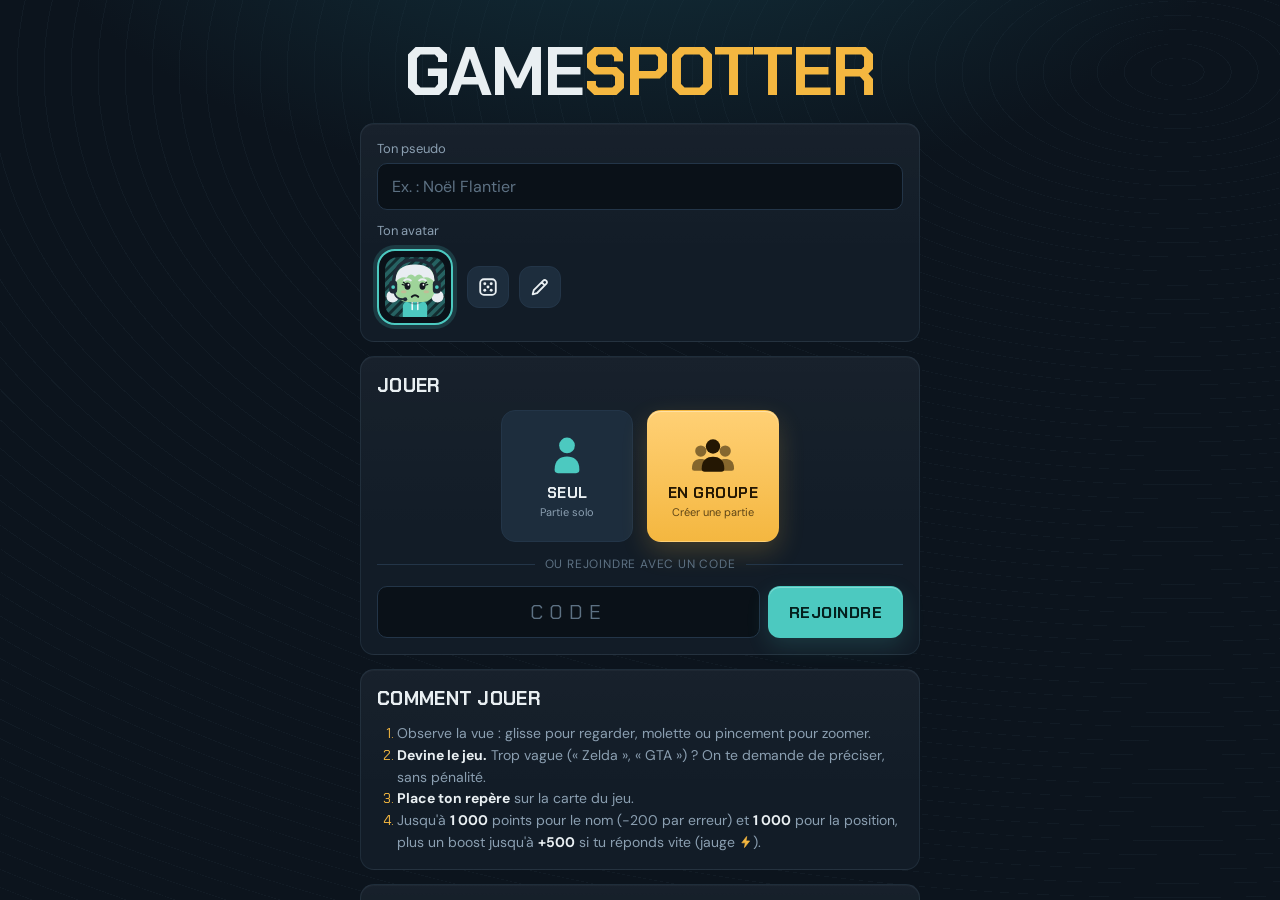
==== commit 569ae271: "v1.6.2 : boost dans une gélule qui se vide de droite à gauche La barre de progression des panneaux e" ====
--- a/index.html
+++ b/index.html
@@ -144,12 +144,12 @@
     <div class="pill timer" id="hTimer"><small>Temps</small><span id="hTime">2:00</span></div>
     <div class="pill"><small>Score</small><span id="hScore">0</span></div>
   </div>
+  <div class="pill boostp hidden" id="hBoost" title="Boost de rapidité : réponds vite pour le garder (jusqu'à +500, selon la justesse du repère)" role="img" aria-label="Boost de rapidité"><span class="bbase"><small>Boost</small><svg class="bolt" viewBox="0 0 24 24" aria-hidden="true"><path d="M13.2 2.5 4.8 13.4h6l-1.4 8.1 8.8-11.3h-6.1z"/></svg></span><span class="bfill" aria-hidden="true"><small>Boost</small><svg class="bolt" viewBox="0 0 24 24" aria-hidden="true"><path d="M13.2 2.5 4.8 13.4h6l-1.4 8.1 8.8-11.3h-6.1z"/></svg></span></div>
   <div class="v360 hidden" id="h360" title="Vue à 360° : fais glisser pour regarder tout autour" role="img" aria-label="Vue à 360°"><svg viewBox="0 0 24 24" aria-hidden="true"><ellipse cx="12" cy="12" rx="9" ry="4"/><path d="M15.5 6.2 18 8.2l-2.9.9"/></svg>360°</div>
   <div class="board hidden" id="hChips"></div>
   <div class="dock">
     <!-- étape 1 : le nom -->
     <div class="panel" id="pName">
-      <div class="boost live hidden" title="Boost de rapidité : réponds vite pour le garder (jusqu'à +500, selon la justesse du repère)"><span class="blab" aria-hidden="true"><svg class="bolt" viewBox="0 0 24 24" aria-hidden="true"><path d="M13.2 2.5 4.8 13.4h6l-1.4 8.1 8.8-11.3h-6.1z"/></svg>Boost</span><div class="btrack"><i class="bfill"></i></div></div>
       <div class="qtitle"><span>Quel est ce jeu ?</span><span class="tries" id="tries"></span></div>
       <form class="guess" id="fGuess" autocomplete="off">
         <div class="sugg hidden" id="sugg"></div>
@@ -162,7 +162,6 @@
     </div>
     <!-- étape 2 : la carte -->
     <div class="panel hidden" id="pMap">
-      <div class="boost live hidden" title="Boost de rapidité : réponds vite pour le garder (jusqu'à +500, selon la justesse du repère)"><span class="blab" aria-hidden="true"><svg class="bolt" viewBox="0 0 24 24" aria-hidden="true"><path d="M13.2 2.5 4.8 13.4h6l-1.4 8.1 8.8-11.3h-6.1z"/></svg>Boost</span><div class="btrack"><i class="bfill"></i></div></div>
       <div class="found" id="foundTxt"></div>
       <div class="mapwrap"><div id="mapPick" class="mapview"></div></div>
       <div class="mapbar">
@@ -175,7 +174,7 @@
     <!-- étape 3 : attente -->
     <div class="panel hidden" id="pWait">
       <div class="qtitle"><span id="waitTitle">Manche terminée</span><span id="waitPts" style="color:var(--acc)"></span></div>
-      <div class="boost hidden" id="waitBoost"><span class="blab"><svg class="bolt" viewBox="0 0 24 24" aria-hidden="true"><path d="M13.2 2.5 4.8 13.4h6l-1.4 8.1 8.8-11.3h-6.1z"/></svg>Boost <b id="waitBoostV">+0</b></span><div class="btrack"><i class="bfill"></i></div></div>
+      <div class="wboost hidden" id="waitBoost"><svg class="bolt" viewBox="0 0 24 24" aria-hidden="true"><path d="M13.2 2.5 4.8 13.4h6l-1.4 8.1 8.8-11.3h-6.1z"/></svg>Boost <b id="waitBoostV">+0</b></div>
       <div class="mut small" id="waitTxt"></div>
       <div class="row" style="margin-top:10px;justify-content:flex-end"><button class="btn sm hidden" id="bForce">Terminer la manche maintenant</button></div>
     </div>
--- a/style.css
+++ b/style.css
@@ -424,21 +424,18 @@
 }
 
 /* bonus de rapidité : badge qui fond pendant la manche, en haut à gauche sous la barre (le classement est à droite) */
-/* jauge de boost (sans chiffre pendant la manche) */
-.boost { display: flex; align-items: center; gap: 8px; margin: -2px 0 8px; }
-.boost .blab { font-family: var(--fd); font-size: 11px; text-transform: uppercase; letter-spacing: .4px; color: var(--acc); white-space: nowrap; transition: color .4s; }
-.boost .blab b { color: var(--acc-hi); font-size: 13px; }
-.boost .btrack { flex: 1; height: 6px; border-radius: 99px; background: rgba(255, 255, 255, .08); overflow: hidden; }
-.boost .bfill { display: block; height: 100%; width: 100%; border-radius: inherit; background: linear-gradient(90deg, var(--acc), var(--acc-hi)); transition: width .25s linear, background .6s, opacity .6s; }
-.boost[data-lvl="full"] .bfill { box-shadow: 0 0 8px var(--acc-ring); }
-.boost[data-lvl="mid"] .bfill { background: linear-gradient(90deg, #c9973a, #e0b45a); }
-.boost[data-lvl="low"] .bfill { background: #8f7a52; opacity: .85; }
-.boost[data-lvl="low"] .blab { color: #a89270; }
-.boost[data-lvl="out"] .blab { color: var(--dim); }
-#pWait .boost { margin: 0 0 6px; }
-.boost .blab { display: inline-flex; align-items: center; gap: 3px; }
+/* gélule de boost (sans chiffre) : jaune au départ, le jaune se retire de la droite vers la gauche */
+.boostp { position: absolute; left: 12px; top: calc(max(10px, env(safe-area-inset-top)) + 52px); z-index: 1; padding: 0; overflow: hidden; }
+.boostp .bbase, .boostp .bfill { display: flex; gap: 5px; align-items: center; padding: 7px 12px; }
+.boostp .bbase { color: var(--txt); }
+.boostp .bfill { position: absolute; inset: 0; background: linear-gradient(90deg, var(--acc), var(--acc-hi)); color: var(--acc-ink); transition: clip-path .25s linear, -webkit-clip-path .25s linear; }
+.boostp .bfill small { color: var(--acc-ink); }
+.boostp.full { box-shadow: 0 0 14px var(--acc-ring); }
+.boostp svg.bolt { width: 16px; height: 16px; }
+.boostp:not(.hidden) ~ .v360 { top: calc(max(10px, env(safe-area-inset-top)) + 96px); } /* repère 360° sous la gélule */
+.wboost { display: flex; align-items: center; gap: 4px; margin: 0 0 6px; font-family: var(--fd); font-size: 12px; text-transform: uppercase; letter-spacing: .4px; color: var(--acc); }
+.wboost b { color: var(--acc-hi); font-size: 14px; }
 svg.bolt { width: 1.15em; height: 1.15em; flex: none; fill: currentColor; stroke: currentColor; stroke-width: 1.2; stroke-linejoin: round; }
 svg.bolt.inl { width: 1em; height: 1em; vertical-align: -.15em; color: var(--acc); }
 #rvTable .bst svg.bolt { width: 11px; height: 11px; vertical-align: -1px; margin-right: 1px; }
-.panel.mini .boost { margin-bottom: 6px; }
 #rvTable .bst { display: block; font-size: 11px; font-weight: 600; color: var(--acc); white-space: nowrap; }
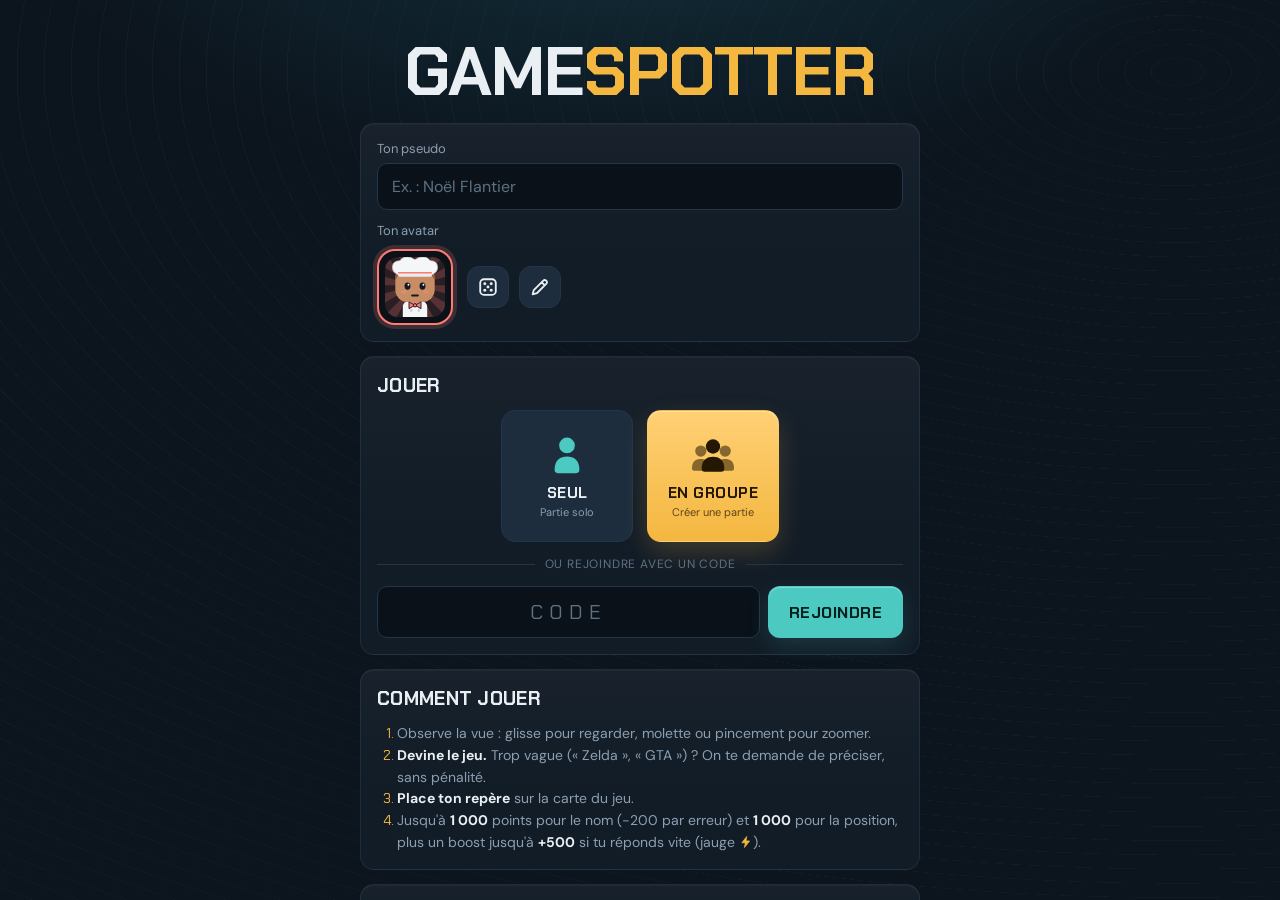
==== commit ef8e25af: "v1.6.3 : contour doré de la gélule de boost qui se vide Le fond de la gélule reste celui des autres " ====
--- a/index.html
+++ b/index.html
@@ -144,7 +144,7 @@
     <div class="pill timer" id="hTimer"><small>Temps</small><span id="hTime">2:00</span></div>
     <div class="pill"><small>Score</small><span id="hScore">0</span></div>
   </div>
-  <div class="pill boostp hidden" id="hBoost" title="Boost de rapidité : réponds vite pour le garder (jusqu'à +500, selon la justesse du repère)" role="img" aria-label="Boost de rapidité"><span class="bbase"><small>Boost</small><svg class="bolt" viewBox="0 0 24 24" aria-hidden="true"><path d="M13.2 2.5 4.8 13.4h6l-1.4 8.1 8.8-11.3h-6.1z"/></svg></span><span class="bfill" aria-hidden="true"><small>Boost</small><svg class="bolt" viewBox="0 0 24 24" aria-hidden="true"><path d="M13.2 2.5 4.8 13.4h6l-1.4 8.1 8.8-11.3h-6.1z"/></svg></span></div>
+  <div class="pill boostp hidden" id="hBoost" title="Boost de rapidité : réponds vite pour le garder (jusqu'à +500, selon la justesse du repère)" role="img" aria-label="Boost de rapidité"><small>Boost</small><svg class="bolt" viewBox="0 0 24 24" aria-hidden="true"><path d="M13.2 2.5 4.8 13.4h6l-1.4 8.1 8.8-11.3h-6.1z"/></svg><svg class="bring" aria-hidden="true"><path class="bt"/><path class="bb"/></svg></div>
   <div class="v360 hidden" id="h360" title="Vue à 360° : fais glisser pour regarder tout autour" role="img" aria-label="Vue à 360°"><svg viewBox="0 0 24 24" aria-hidden="true"><ellipse cx="12" cy="12" rx="9" ry="4"/><path d="M15.5 6.2 18 8.2l-2.9.9"/></svg>360°</div>
   <div class="board hidden" id="hChips"></div>
   <div class="dock">
--- a/style.css
+++ b/style.css
@@ -424,14 +424,15 @@
 }
 
 /* bonus de rapidité : badge qui fond pendant la manche, en haut à gauche sous la barre (le classement est à droite) */
-/* gélule de boost (sans chiffre) : jaune au départ, le jaune se retire de la droite vers la gauche */
-.boostp { position: absolute; left: 12px; top: calc(max(10px, env(safe-area-inset-top)) + 52px); z-index: 1; padding: 0; overflow: hidden; }
-.boostp .bbase, .boostp .bfill { display: flex; gap: 5px; align-items: center; padding: 7px 12px; }
-.boostp .bbase { color: var(--txt); }
-.boostp .bfill { position: absolute; inset: 0; background: linear-gradient(90deg, var(--acc), var(--acc-hi)); color: var(--acc-ink); transition: clip-path .25s linear, -webkit-clip-path .25s linear; }
-.boostp .bfill small { color: var(--acc-ink); }
-.boostp.full { box-shadow: 0 0 14px var(--acc-ring); }
-.boostp svg.bolt { width: 16px; height: 16px; }
+/* gélule de boost (sans chiffre) : contour doré et lumineux qui se retire peu à peu, de la droite vers la gauche */
+.boostp { position: absolute; left: 12px; top: calc(max(10px, env(safe-area-inset-top)) + 52px); z-index: 1; gap: 5px; }
+.boostp svg.bolt { width: 16px; height: 16px; color: var(--acc); transition: color .6s; }
+.boostp.out svg.bolt { color: var(--txt); }
+.boostp .bring { position: absolute; left: -1px; top: -1px; width: calc(100% + 2px); height: calc(100% + 2px); overflow: visible; pointer-events: none; }
+.boostp .bring path { fill: none; stroke: var(--acc-hi); stroke-width: 2; stroke-linecap: butt; filter: drop-shadow(0 0 3px var(--acc)) drop-shadow(0 0 6px var(--acc-ring)); transition: stroke-dasharray .25s linear; }
+.boostp.out .bring { display: none; }
+@media (prefers-reduced-motion: no-preference) { .boostp.full .bring path { animation: boostGlow 1.6s ease-in-out infinite; } }
+@keyframes boostGlow { 50% { filter: drop-shadow(0 0 5px var(--acc-hi)) drop-shadow(0 0 10px var(--acc)); } }
 .boostp:not(.hidden) ~ .v360 { top: calc(max(10px, env(safe-area-inset-top)) + 96px); } /* repère 360° sous la gélule */
 .wboost { display: flex; align-items: center; gap: 4px; margin: 0 0 6px; font-family: var(--fd); font-size: 12px; text-transform: uppercase; letter-spacing: .4px; color: var(--acc); }
 .wboost b { color: var(--acc-hi); font-size: 14px; }
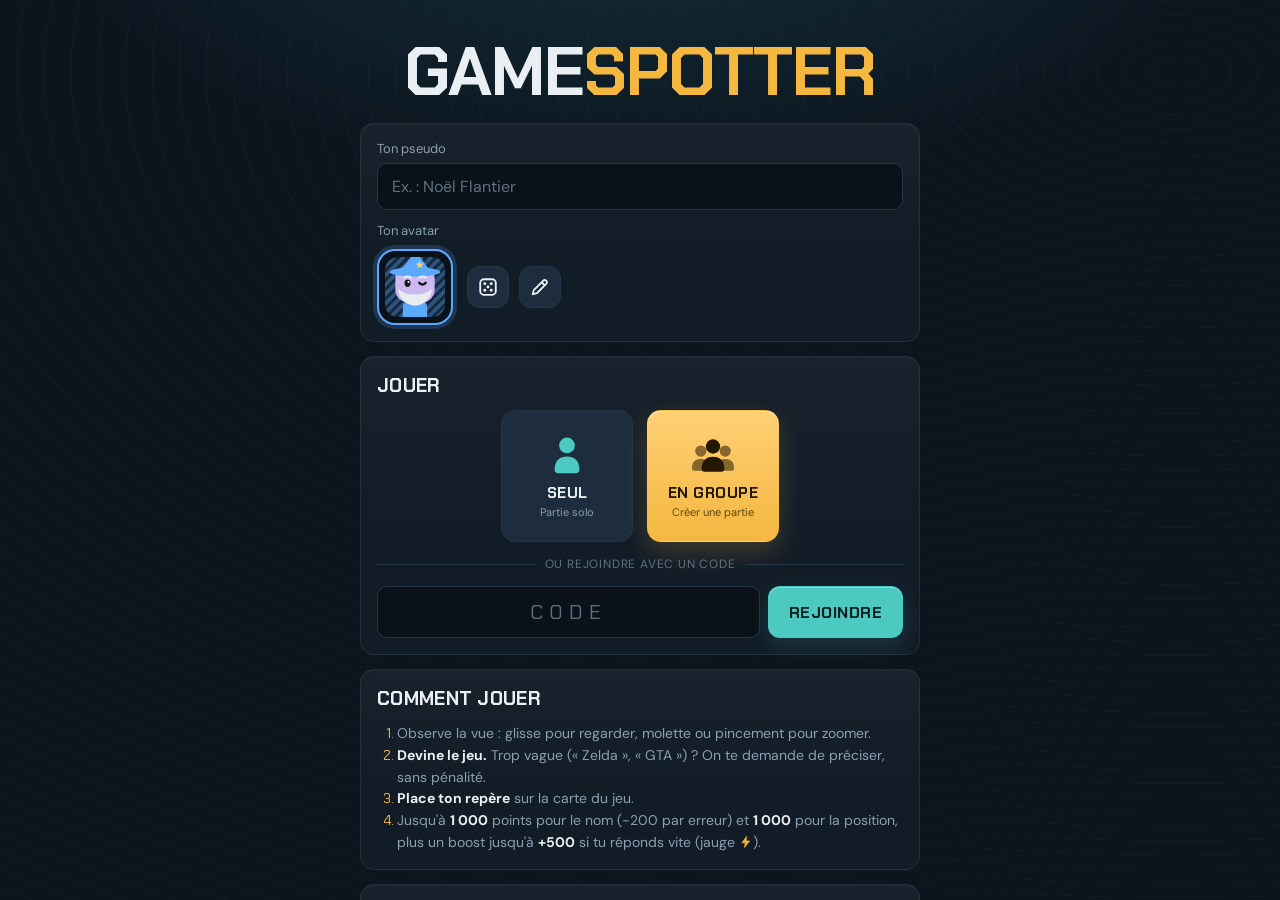
==== commit ae874725: "v1.6.4 : boost en baisse dès le début de la manche, +500 dans le titre du réglage Co-Authored-By: Cl" ====
--- a/index.html
+++ b/index.html
@@ -115,8 +115,8 @@
           <div class="seg" data-k="hints"><button data-v="1">Oui</button><button data-v="0">Non (difficile)</button></div>
         </div>
         <div>
-          <div class="lab"><span>Boost de rapidité</span></div>
-          <div class="seg" data-k="speed"><button data-v="1">Oui (jusqu'à +500)</button><button data-v="0">Non</button></div>
+          <div class="lab"><span>Boost de rapidité (jusqu'à +500)</span></div>
+          <div class="seg" data-k="speed"><button data-v="1">Oui</button><button data-v="0">Non</button></div>
         </div>
         <div id="packSetting">
           <div class="lab"><span>Images</span></div>
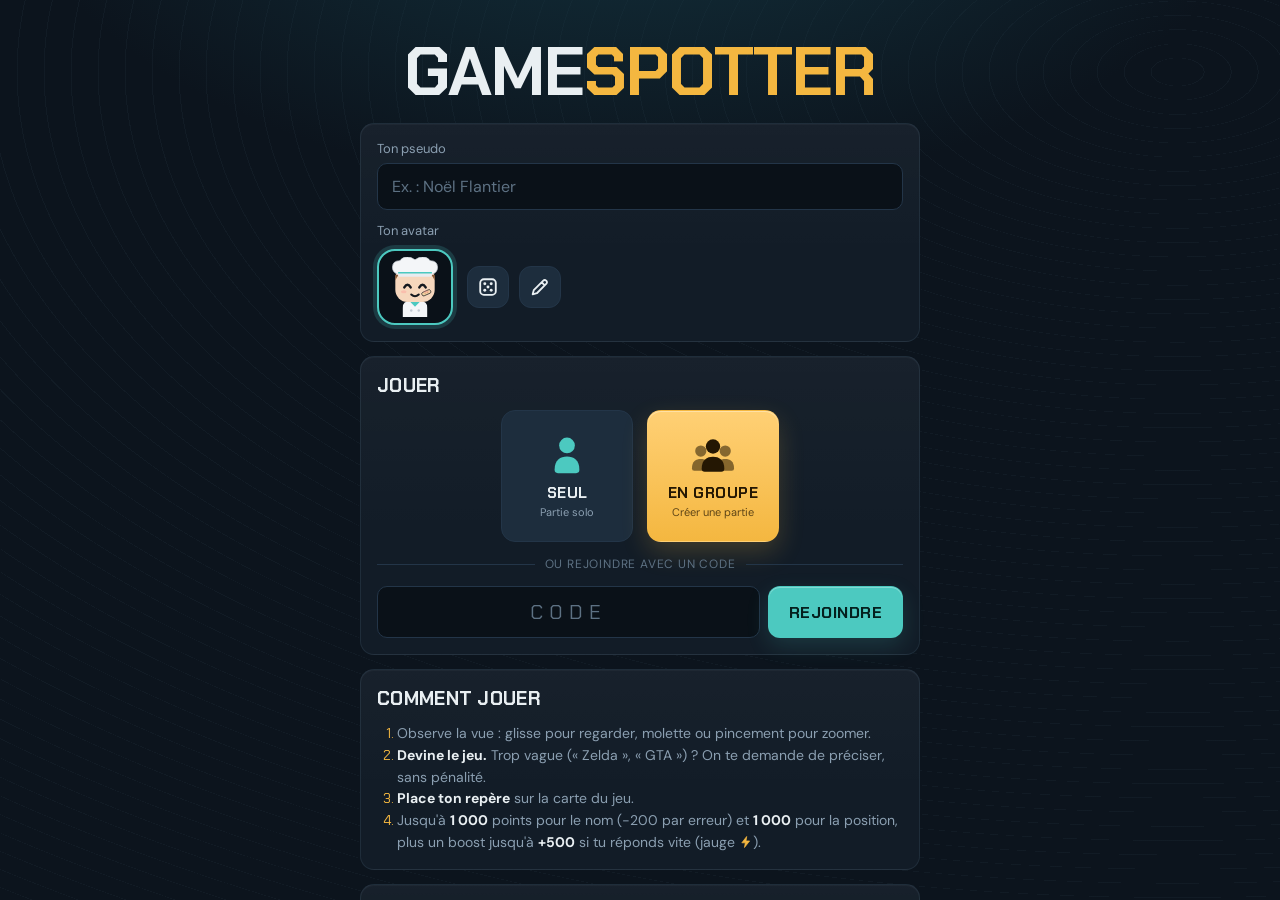
==== commit 275909f7: "v1.7.0 : salons publics - Réglage « Visibilité du salon » : Public (cadenas ouvert) ou Privé (cadena" ====
--- a/index.html
+++ b/index.html
@@ -50,6 +50,11 @@
         <button class="tile group" id="bHost" type="button"><svg class="tile-fig" viewBox="0 0 64 64" aria-hidden="true"><g class="f2" transform="translate(15 37) scale(0.82)"><circle cx="0" cy="-14.5" r="9.5"/><path d="M-15 15 C-15 3 -8 -1 0 -1 C8 -1 15 3 15 15 Q15 19 11 19 L-11 19 Q-15 19 -15 15 Z"/></g><g class="f2" transform="translate(49 37) scale(0.82)"><circle cx="0" cy="-14.5" r="9.5"/><path d="M-15 15 C-15 3 -8 -1 0 -1 C8 -1 15 3 15 15 Q15 19 11 19 L-11 19 Q-15 19 -15 15 Z"/></g><g class="f1" transform="translate(32 34) scale(1.05)"><circle cx="0" cy="-14.5" r="9.5"/><path d="M-15 15 C-15 3 -8 -1 0 -1 C8 -1 15 3 15 15 Q15 19 11 19 L-11 19 Q-15 19 -15 15 Z"/></g></svg><b>En groupe</b><small>Créer une partie</small></button>
       </div>
       <div class="notice small bad hidden" id="hostErr" role="alert"></div>
+      <!-- un seul salon à la fois : le joueur est déjà l'hôte d'un salon ouvert (site Docker) -->
+      <div class="dupbox hidden" id="hostDup" role="alert">
+        <p>Tu as déjà un salon ouvert, <b class="dupcode" id="dupCode">-----</b>. Un seul salon à la fois : retournes-y, ou ferme-le pour en créer un nouveau.</p>
+        <div class="row"><button class="btn sm" id="bDupClose" type="button">Le fermer et recréer</button><button class="btn sm sea fill" id="bDupBack" type="button">Y retourner</button></div>
+      </div>
       <div class="sep"><span>ou rejoindre avec un code</span></div>
       <div class="join">
         <input type="text" class="code" id="joinCode" maxlength="5" placeholder="CODE" autocomplete="off" aria-label="Code de la partie">
@@ -57,6 +62,13 @@
       </div>
       <div class="notice small bad hidden" id="joinErr" role="alert"></div>
       <div class="notice small hidden" id="noRoom">Le multijoueur n'est pas disponible ici : il faut ouvrir l'artefact sur claude.ai (connecté) ou le site déployé avec Docker.</div>
+    </div>
+
+    <!-- salons publics (site Docker seulement) : liste tenue à jour toute seule, on y entre sans code -->
+    <div class="card col hidden" id="pubCard">
+      <div class="pubhead"><svg class="lock big" viewBox="0 0 24 24" aria-hidden="true"><rect x="5" y="11" width="14" height="10" rx="2.5"/><path d="M8 11V7.5a4 4 0 0 1 7.7-1.6"/></svg><h2 class="grow">Salons publics</h2><span class="mut small pubcount" id="pubCount"></span></div>
+      <p class="mut small" style="margin:-4px 0 0">Rejoins une partie ouverte à tous, sans code.</p>
+      <div class="publist" id="pubList"></div>
     </div>
 
     <div class="card howto">
@@ -85,7 +97,7 @@
     <div class="row"><button class="btn ghost sm" id="bLobbyBack">← Retour</button><div class="grow"></div></div>
 
     <div class="card hidden" id="codeCard">
-      <h3>Code de la partie</h3>
+      <div class="codehead"><h3>Code de la partie</h3><span class="pubbadge hidden" id="pubBadge"></span></div>
       <div class="codebox" id="codeBox">-----</div>
       <div class="row copyrow"><button class="btn sm" id="bCopy">Copier le code</button><button class="btn sm" id="bCopyLink">Copier le lien</button></div>
     </div>
@@ -98,6 +110,11 @@
     <div class="card">
       <h2>Réglages de la partie</h2>
       <div class="settings" id="settings">
+        <div id="pubSetting" class="hidden">
+          <div class="lab"><span>Visibilité du salon</span></div>
+          <div class="seg seg-ico" data-k="pub"><button data-v="1"><svg class="lock" viewBox="0 0 24 24" aria-hidden="true"><rect x="5" y="11" width="14" height="10" rx="2.5"/><path d="M8 11V7.5a4 4 0 0 1 7.7-1.6"/></svg>Public</button><button data-v="0"><svg class="lock" viewBox="0 0 24 24" aria-hidden="true"><rect x="5" y="11" width="14" height="10" rx="2.5"/><path d="M8 11V8a4 4 0 0 1 8 0v3"/></svg>Privé</button></div>
+          <p class="mut small sethint">Public : ton salon apparaît sur l'accueil, tout le monde peut entrer sans code. Privé : seulement avec le code ou le lien.</p>
+        </div>
         <div>
           <div class="lab"><span>Nombre de manches</span></div>
           <div class="stepper"><button class="btn sm" data-step="-1">−</button><b id="sRounds">5</b><button class="btn sm" data-step="1">+</button><span class="mut small" id="poolInfo"></span></div>
--- a/style.css
+++ b/style.css
@@ -209,6 +209,9 @@
 @keyframes vig { 0%, 100% { opacity: .35; } 50% { opacity: 1; } }
 .pill { background: var(--glass); backdrop-filter: blur(10px); -webkit-backdrop-filter: blur(10px); border: 1px solid var(--glass-line); border-radius: 12px; padding: 7px 12px; font-family: var(--fd); font-size: 15px; display: flex; gap: 6px; align-items: center; white-space: nowrap; font-variant-numeric: tabular-nums; }
 .pill small { color: var(--mut); font-family: var(--fb); font-size: 11px; text-transform: uppercase; letter-spacing: .5px; }
+/* temps restant : largeur fixe, celle de « 0:00 », la plus large (la police n'a pas de chiffres à chasse fixe : la gélule
+   changeait de taille à chaque seconde et faisait bouger les suivantes) */
+#hTime { min-width: 2.16em; text-align: left; }
 .pill.timer.low { color: var(--bad); animation: pulse 1s infinite; }
 @keyframes pulse { 50% { opacity: .55; } }
 /* tableau des scores (multijoueur) : colonne en haut à droite, alignée sur le bandeau (sous le bandeau sur téléphone) */
@@ -426,6 +429,17 @@
 /* bonus de rapidité : badge qui fond pendant la manche, en haut à gauche sous la barre (le classement est à droite) */
 /* gélule de boost (sans chiffre) : contour doré et lumineux qui se retire peu à peu, de la droite vers la gauche */
 .boostp { position: absolute; left: 12px; top: calc(max(10px, env(safe-area-inset-top)) + 52px); z-index: 1; gap: 5px; }
+.boostp.inrow { position: relative; left: auto; top: auto; z-index: auto; } /* PC : sur la ligne du haut, après le temps */
+.boostp.nolab small { display: none; } /* téléphone : l'éclair seul */
+.boostp.nolab { padding-left: 10px; padding-right: 10px; }
+/* téléphone : gélules un peu plus serrées pour que ✕, Manche, Temps, Boost et Score tiennent sur une ligne */
+.hud.tight { gap: 5px; padding-left: 10px; padding-right: 10px; }
+.hud.tight .quit { flex: none; width: 36px; height: 36px; }
+.hud.tight .pill { padding-left: 8px; padding-right: 8px; gap: 4px; font-size: 14px; }
+.hud.tight .pill small { font-size: 10px; letter-spacing: .1px; }
+@media (max-width: 389px) { .hud.tight #hTimer small { display: none; } } /* « 2:00 » se lit seul */
+@media (max-width: 349px) { .hud.tight .pill:first-of-type small { display: none; } } /* « 3/5 » aussi */
+.boostp.inrow::after { content: "\200b"; margin-left: -5px; } /* même hauteur que les autres gélules */
 .boostp svg.bolt { width: 16px; height: 16px; color: var(--acc); transition: color .6s; }
 .boostp.out svg.bolt { color: var(--txt); }
 .boostp .bring { position: absolute; left: -1px; top: -1px; width: calc(100% + 2px); height: calc(100% + 2px); overflow: visible; pointer-events: none; }
@@ -433,10 +447,42 @@
 .boostp.out .bring { display: none; }
 @media (prefers-reduced-motion: no-preference) { .boostp.full .bring path { animation: boostGlow 1.6s ease-in-out infinite; } }
 @keyframes boostGlow { 50% { filter: drop-shadow(0 0 5px var(--acc-hi)) drop-shadow(0 0 10px var(--acc)); } }
-.boostp:not(.hidden) ~ .v360 { top: calc(max(10px, env(safe-area-inset-top)) + 96px); } /* repère 360° sous la gélule */
 .wboost { display: flex; align-items: center; gap: 4px; margin: 0 0 6px; font-family: var(--fd); font-size: 12px; text-transform: uppercase; letter-spacing: .4px; color: var(--acc); }
 .wboost b { color: var(--acc-hi); font-size: 14px; }
 svg.bolt { width: 1.15em; height: 1.15em; flex: none; fill: currentColor; stroke: currentColor; stroke-width: 1.2; stroke-linejoin: round; }
 svg.bolt.inl { width: 1em; height: 1em; vertical-align: -.15em; color: var(--acc); }
-#rvTable .bst svg.bolt { width: 11px; height: 11px; vertical-align: -1px; margin-right: 1px; }
-#rvTable .bst { display: block; font-size: 11px; font-weight: 600; color: var(--acc); white-space: nowrap; }
+.bst svg.bolt, .bstin svg.bolt { width: 11px; height: 11px; vertical-align: -1px; margin-right: 1px; }
+.bst { display: block; font-size: 11px; font-weight: 600; color: var(--acc); white-space: nowrap; }
+.bstin { color: var(--acc); font-weight: 600; white-space: nowrap; }
+
+/* ---- salons publics (site Docker) : cadenas ouvert = public, fermé = privé ---- */
+svg.lock { width: 17px; height: 17px; flex: none; fill: none; stroke: currentColor; stroke-width: 2; stroke-linecap: round; stroke-linejoin: round; }
+svg.lock.big { width: 21px; height: 21px; color: var(--sea); }
+.seg-ico button { display: inline-flex; align-items: center; justify-content: center; gap: 6px; }
+.sethint { margin: 7px 2px 0; line-height: 1.45; }
+.codehead { display: flex; align-items: center; gap: 8px; margin-bottom: 12px; }
+.codehead h3 { margin: 0; flex: 1; }
+.pubbadge { display: inline-flex; align-items: center; gap: 5px; font-size: 12px; font-weight: 700; padding: 4px 9px; border-radius: 999px; color: var(--mut); background: rgba(150, 190, 220, .1); }
+.pubbadge.on { color: var(--sea); background: var(--sea-soft); }
+.pubbadge svg.lock { width: 14px; height: 14px; }
+.pubhead { display: flex; align-items: center; gap: 8px; }
+.pubhead h2 { margin: 0; }
+.pubcount { display: inline-flex; align-items: center; gap: 5px; white-space: nowrap; }
+.pubcount i { width: 7px; height: 7px; border-radius: 50%; background: var(--good); }
+.publist { display: flex; flex-direction: column; gap: 8px; }
+.pubempty { text-align: center; padding: 10px 0 4px; margin: 0; }
+.pubroom { display: flex; align-items: center; gap: 10px; padding: 10px; border-radius: 12px; background: var(--well); border: 1px solid var(--line-soft); }
+.pubroom.mine { border-color: var(--acc-ring); background: rgba(244, 183, 64, .06); }
+.pubroom .pinfo { flex: 1; min-width: 0; display: flex; flex-direction: column; gap: 3px; }
+.pubroom .pinfo b { white-space: nowrap; overflow: hidden; text-overflow: ellipsis; }
+.pubroom .pinfo .mut { font-size: 12px; white-space: nowrap; overflow: hidden; text-overflow: ellipsis; }
+.pubroom .pstate { display: flex; align-items: center; gap: 6px; min-width: 0; }
+.pbadge { flex: none; font-size: 11px; font-weight: 700; text-transform: uppercase; letter-spacing: .3px; padding: 2px 7px; border-radius: 999px; background: var(--sea-soft); color: var(--sea); }
+.pbadge.live { background: var(--acc-soft); color: var(--acc); }
+.pbadge.end { background: rgba(150, 190, 220, .1); color: var(--mut); }
+.pubroom .btn { flex: none; padding-left: 12px; padding-right: 12px; }
+.dupbox { border: 1px solid var(--acc-ring); background: rgba(244, 183, 64, .1); border-radius: 12px; padding: 12px; display: flex; flex-direction: column; gap: 10px; }
+.dupbox p { margin: 0; font-size: 14px; line-height: 1.45; }
+.dupcode { font-family: var(--fd); letter-spacing: 2px; color: var(--acc); }
+.dupbox .row { gap: 8px; }
+.dupbox .row .btn { flex: 1 1 0; min-width: 0; padding-left: 8px; padding-right: 8px; }
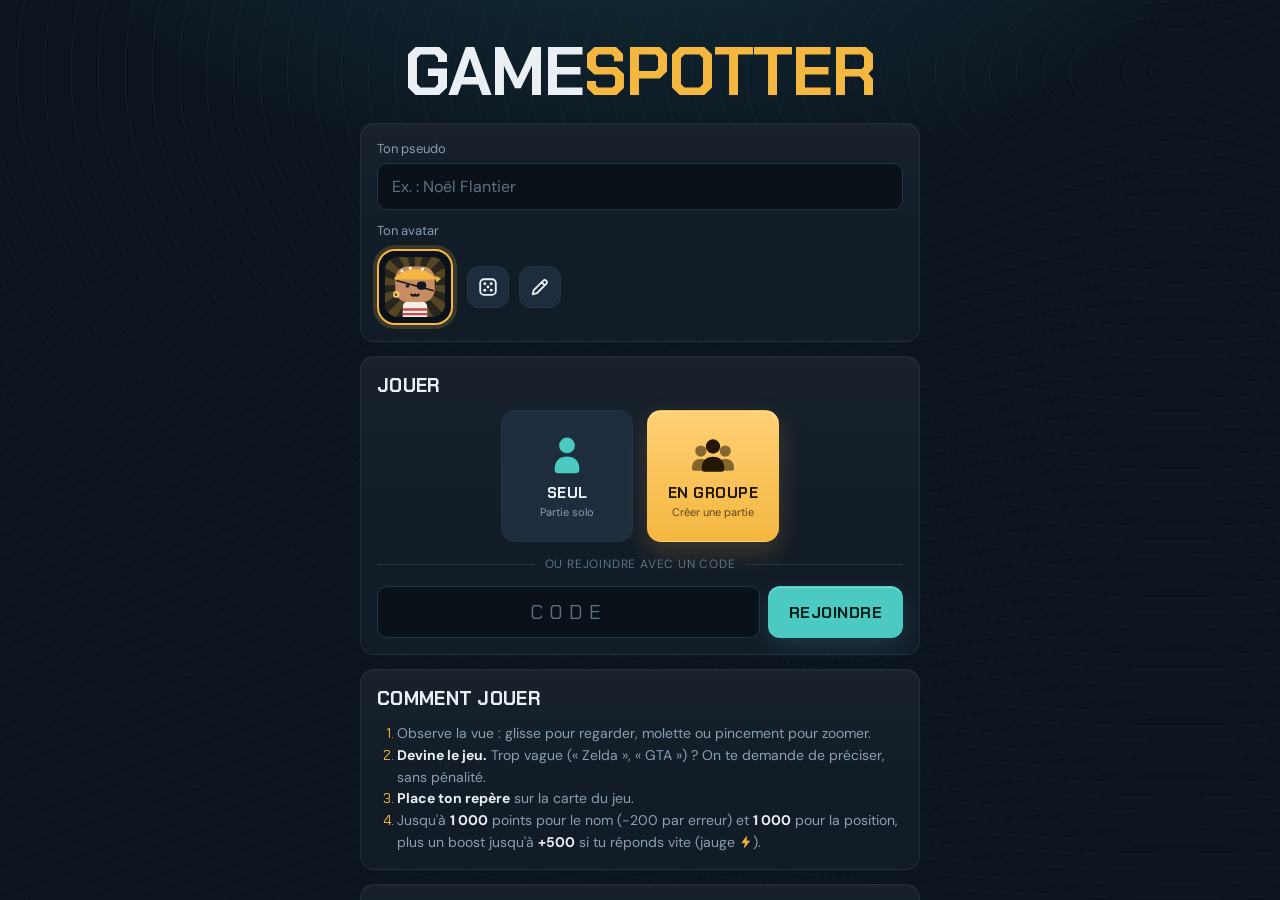
==== commit 3158b1ae: "v1.7.2 : diode animée des salons ouverts, phrase d'introduction retirée Co-Authored-By: Claude Opus " ====
--- a/index.html
+++ b/index.html
@@ -67,7 +67,6 @@
     <!-- salons publics (site Docker seulement) : liste tenue à jour toute seule, on y entre sans code -->
     <div class="card col hidden" id="pubCard">
       <div class="pubhead"><svg class="lock big" viewBox="0 0 24 24" aria-hidden="true"><rect x="5" y="11" width="14" height="10" rx="2.5"/><path d="M8 11V7.5a4 4 0 0 1 7.7-1.6"/></svg><h2 class="grow">Salons publics</h2><span class="mut small pubcount" id="pubCount"></span></div>
-      <p class="mut small" style="margin:-4px 0 0">Rejoins une partie ouverte à tous, sans code.</p>
       <div class="publist" id="pubList"></div>
     </div>
 
--- a/style.css
+++ b/style.css
@@ -467,8 +467,11 @@
 .pubbadge svg.lock { width: 14px; height: 14px; }
 .pubhead { display: flex; align-items: center; gap: 8px; }
 .pubhead h2 { margin: 0; }
-.pubcount { display: inline-flex; align-items: center; gap: 5px; white-space: nowrap; }
+.pubcount { display: inline-flex; align-items: center; gap: 9px; white-space: nowrap; }
 .pubcount i { width: 7px; height: 7px; border-radius: 50%; background: var(--good); }
+/* diode des salons ouverts : un halo vert qui s'élargit et s'efface, en boucle (rien si « réduire les animations ») */
+@media (prefers-reduced-motion: no-preference) { .pubcount i { animation: liveDot 1.8s ease-out infinite; } }
+@keyframes liveDot { 0% { box-shadow: 0 0 0 0 rgba(111, 214, 155, .7); } 70% { box-shadow: 0 0 0 6px rgba(111, 214, 155, 0); } 100% { box-shadow: 0 0 0 0 rgba(111, 214, 155, 0); } }
 .publist { display: flex; flex-direction: column; gap: 8px; }
 .pubempty { text-align: center; padding: 10px 0 4px; margin: 0; }
 .pubroom { display: flex; align-items: center; gap: 10px; padding: 10px; border-radius: 12px; background: var(--well); border: 1px solid var(--line-soft); }
@@ -486,3 +489,10 @@
 .dupcode { font-family: var(--fd); letter-spacing: 2px; color: var(--acc); }
 .dupbox .row { gap: 8px; }
 .dupbox .row .btn { flex: 1 1 0; min-width: 0; padding-left: 8px; padding-right: 8px; }
+/* bouton « Rejoindre » des salons publics : texte sur grand écran, picto seul sur téléphone (texte pour les lecteurs d'écran) */
+.pjoin .pji { display: none; width: 22px; height: 22px; fill: none; stroke: currentColor; stroke-width: 2.2; stroke-linecap: round; stroke-linejoin: round; }
+@media (max-width: 520px) {
+  .pubroom .pjoin { width: 46px; height: 46px; padding: 0; display: inline-flex; align-items: center; justify-content: center; }
+  .pjoin .pji { display: block; }
+  .pjoin .pjl { position: absolute; width: 1px; height: 1px; overflow: hidden; clip: rect(0 0 0 0); white-space: nowrap; }
+}
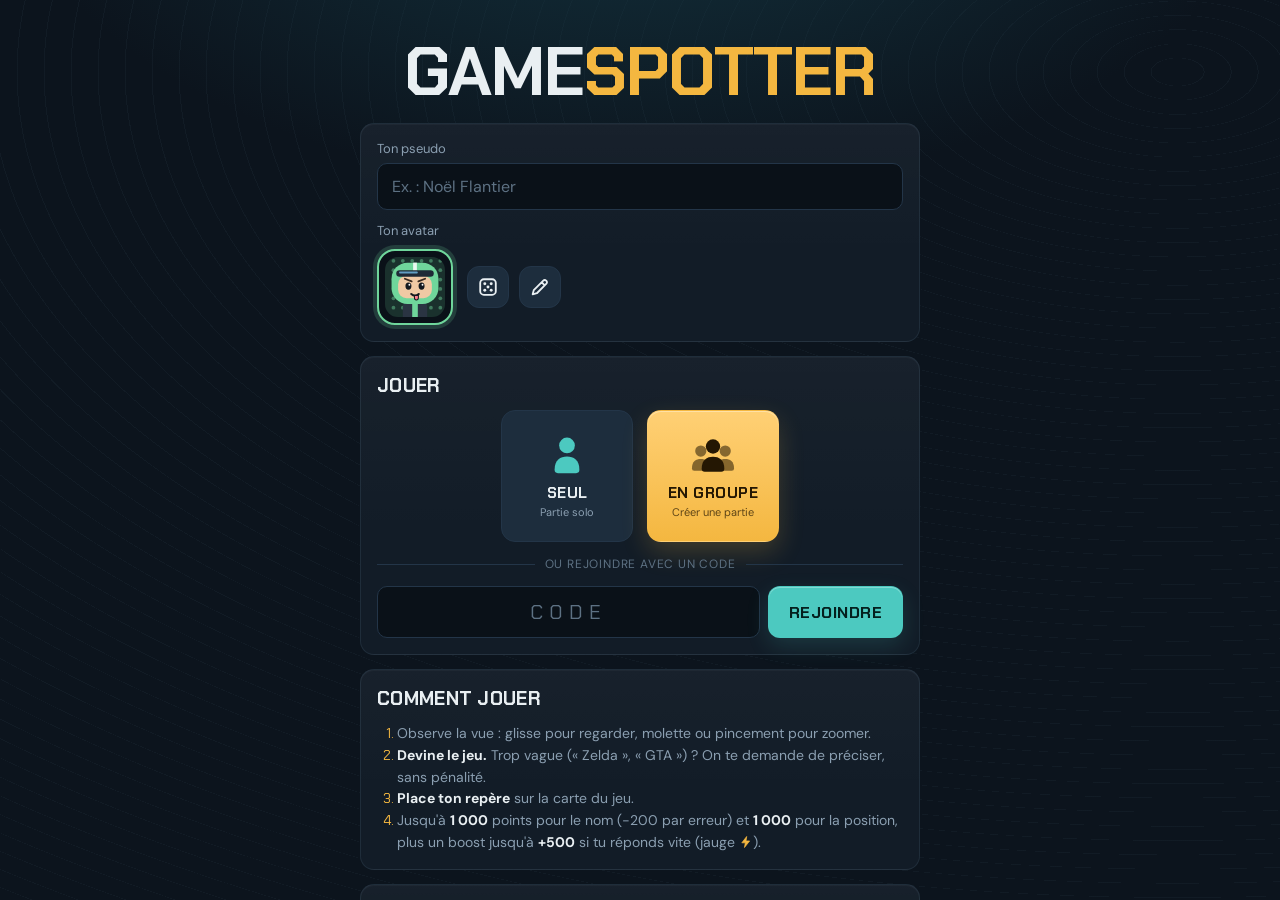
==== commit 20d44db1: "v1.7.4 : phrase d'explication du réglage de visibilité retirée Co-Authored-By: Claude Opus 5.5 <nore" ====
--- a/index.html
+++ b/index.html
@@ -112,7 +112,6 @@
         <div id="pubSetting" class="hidden">
           <div class="lab"><span>Visibilité du salon</span></div>
           <div class="seg seg-ico" data-k="pub"><button data-v="1"><svg class="lock" viewBox="0 0 24 24" aria-hidden="true"><rect x="5" y="11" width="14" height="10" rx="2.5"/><path d="M8 11V7.5a4 4 0 0 1 7.7-1.6"/></svg>Public</button><button data-v="0"><svg class="lock" viewBox="0 0 24 24" aria-hidden="true"><rect x="5" y="11" width="14" height="10" rx="2.5"/><path d="M8 11V8a4 4 0 0 1 8 0v3"/></svg>Privé</button></div>
-          <p class="mut small sethint">Public : ton salon apparaît sur l'accueil, tout le monde peut entrer sans code. Privé : seulement avec le code ou le lien.</p>
         </div>
         <div>
           <div class="lab"><span>Nombre de manches</span></div>
--- a/style.css
+++ b/style.css
@@ -459,7 +459,6 @@
 svg.lock { width: 17px; height: 17px; flex: none; fill: none; stroke: currentColor; stroke-width: 2; stroke-linecap: round; stroke-linejoin: round; }
 svg.lock.big { width: 21px; height: 21px; color: var(--sea); }
 .seg-ico button { display: inline-flex; align-items: center; justify-content: center; gap: 6px; }
-.sethint { margin: 7px 2px 0; line-height: 1.45; }
 .codehead { display: flex; align-items: center; gap: 8px; margin-bottom: 12px; }
 .codehead h3 { margin: 0; flex: 1; }
 .pubbadge { display: inline-flex; align-items: center; gap: 5px; font-size: 12px; font-weight: 700; padding: 4px 9px; border-radius: 999px; color: var(--mut); background: rgba(150, 190, 220, .1); }
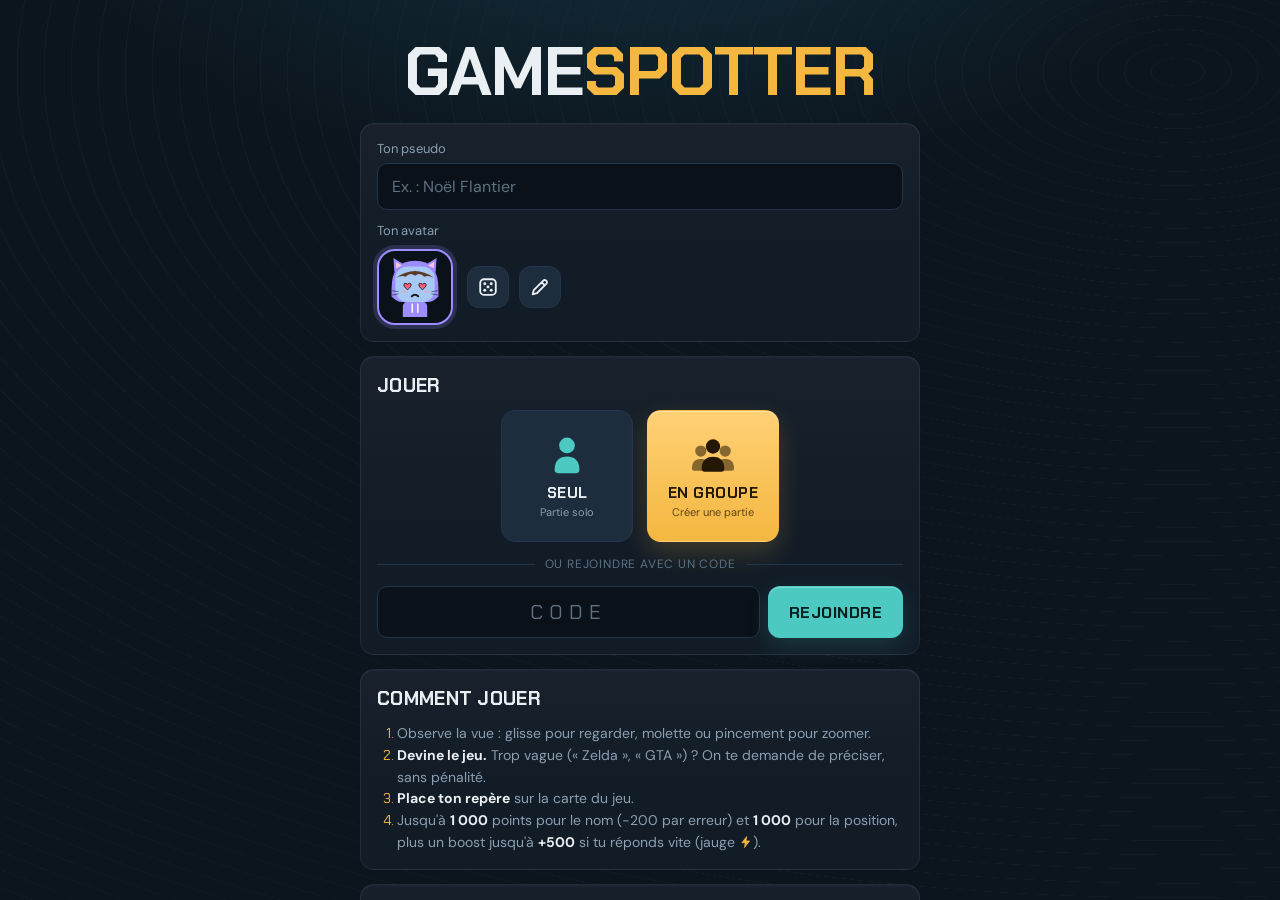
==== commit 032ae2ef: "v1.8.1 : correctifs de sécurité - Limites par adresse fiables : CF-Connecting-IP, sinon dernière ent" ====
--- a/index.html
+++ b/index.html
@@ -296,7 +296,7 @@
 <script src="js/matcher.js"></script>
 <script src="js/demo.js"></script>
 <script src="packs/vrais-jeux.js"></script>
-<script src="packs/img/dispo.js" onerror="void 0"></script>
+<script src="packs/img/dispo.js"></script>
 <script src="js/pano.js"></script>
 <script src="js/mapview.js"></script>
 <script src="js/room-server.js"></script>
